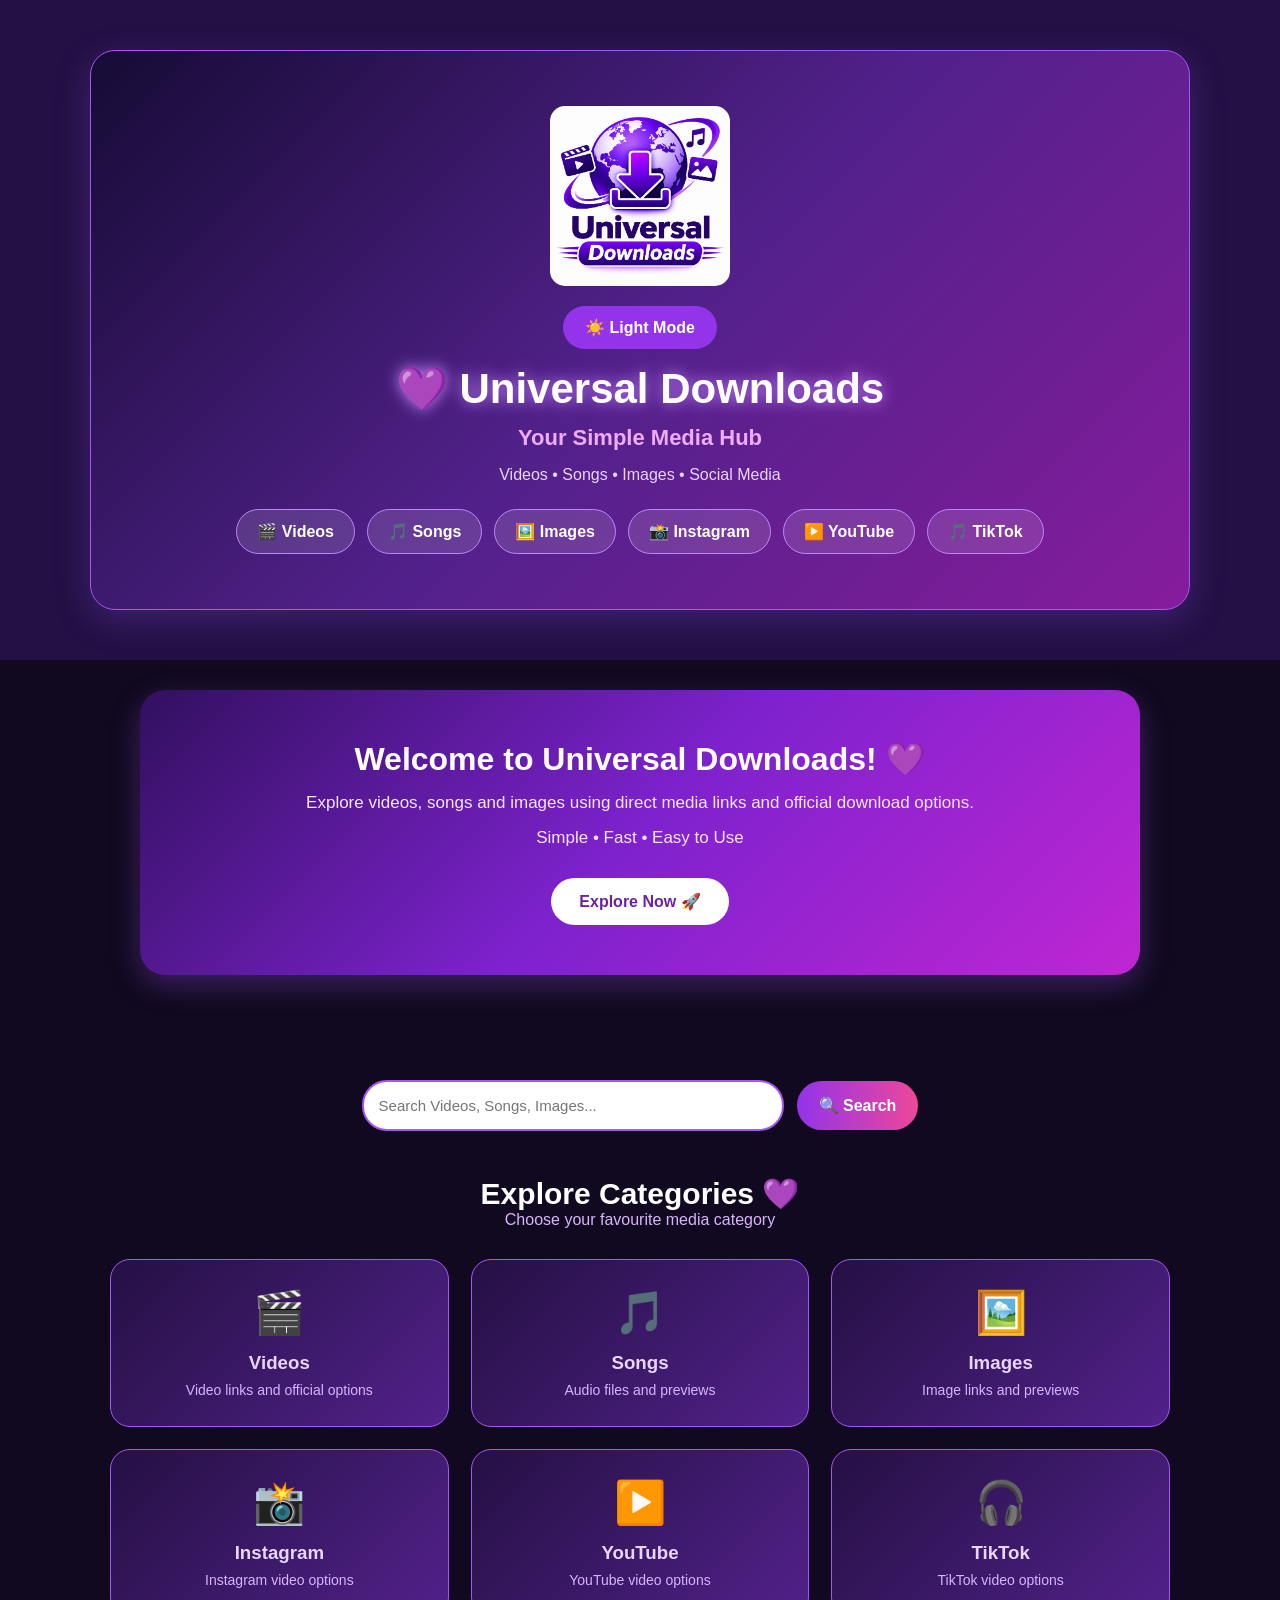
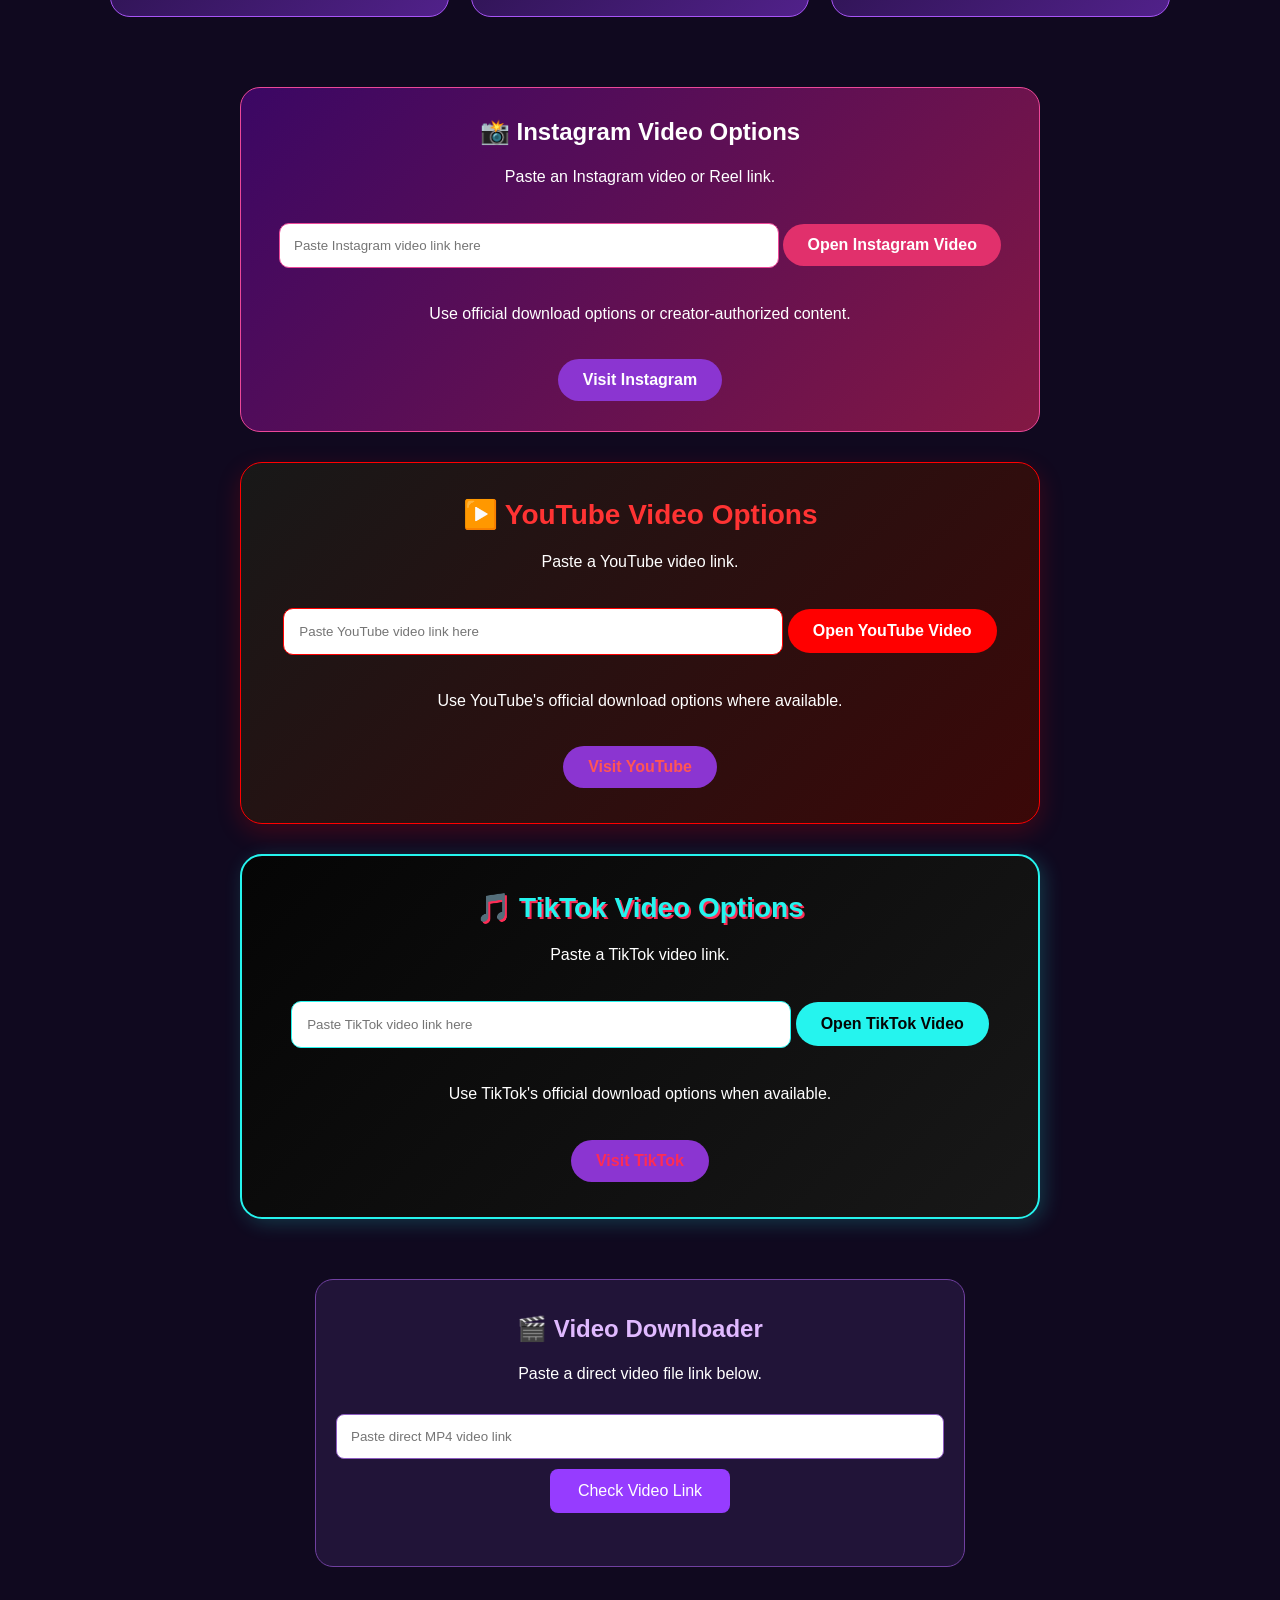
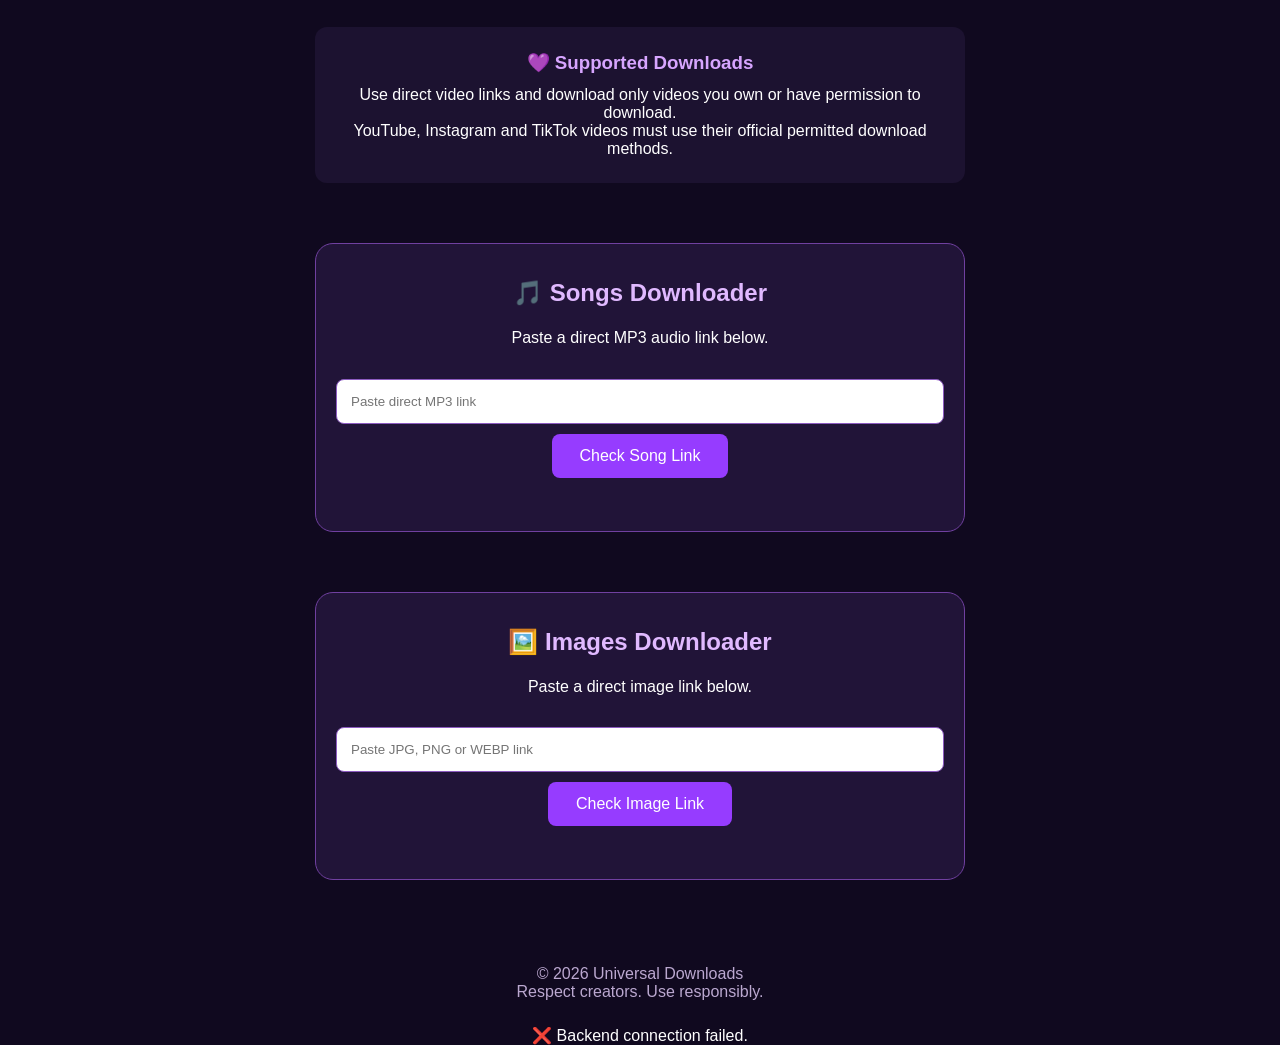
==== index.html @ c9f050d6 "Fix Website Logo Image Path" ====
<!DOCTYPE html>
<html lang="en">
<head>
  <meta charset="UTF-8">
  <meta name="viewport" content="width=device-width, initial-scale=1.0">
  <title>Universal Downloads - Videos, Songs & Images</title>
<meta name="description" content="Universal Downloads is a simple media hub for videos, songs and images. Use direct media links and official platform options.">
  <meta property="og:title" content="Universal Downloads - Videos, Songs & Images">
<meta property="og:description" content="Explore videos, songs and images using direct media links and official platform options.">
<meta property="og:type" content="website">
<meta property="og:url" content="https://durgamaheswari335-design.github.io/Universal-Downloads/">
  <link rel="canonical" href="https://durgamaheswari335-design.github.io/Universal-Downloads/">
  <link rel="stylesheet" href="styles.css">
</head>
<body>

  <header>
    <div class="main-header">
      <img
  src="Universal%20Downloads%20Logo.png"
  alt="Universal Downloads Logo"
  class="website-logo"
>
      <button id="themeToggle" class="theme-toggle">
  ☀️ Light Mode
</button>
  <h1>💜 Universal Downloads</h1>

  <p class="tagline">
    Your Simple Media Hub
  </p>

  <p class="subtitle">
    Videos • Songs • Images • Social Media
  </p>

  <nav>
    <a href="#video">🎬 Videos</a>
    <a href="#songs">🎵 Songs</a>
    <a href="#images">🖼️ Images</a>
    <a href="#instagram">📸 Instagram</a>
    <a href="#youtube">▶️ YouTube</a>
    <a href="#tiktok">🎵 TikTok</a>
  </nav>
</div>
    
  </header>
  <main>
    <!-- Welcome Banner -->

<section class="welcome-banner">
  <div class="welcome-content">
    <h2>Welcome to Universal Downloads! 💜</h2>

    <p>
  Explore videos, songs and images using direct media links and official download options.
</p>
    <p>
      Simple • Fast • Easy to Use
    </p>

    <a href="#video" class="explore-btn">
      Explore Now 🚀
    </a>
  </div>
</section>
    <!-- Download Categories Dashboard -->

<section class="categories-section">
  <div class="website-search">
  <input
    type="search"
    id="categorySearch"
    placeholder="Search Videos, Songs, Images..."
  >
  <button id="searchBtn">🔍 Search</button>
  <p id="searchMessage"></p>
</div>
  <h2>Explore Categories 💜</h2>
  <p>Choose your favourite media category</p>

  <div class="categories-grid">

    <a href="#video" class="category-card">
      <span>🎬</span>
      <h3>Videos</h3>
      <p>Video links and official options</p>
    </a>

    <a href="#songs" class="category-card">
      <span>🎵</span>
      <h3>Songs</h3>
      <p>Audio files and previews</p>
    </a>

    <a href="#images" class="category-card">
      <span>🖼️</span>
      <h3>Images</h3>
      <p>Image links and previews</p>
    </a>

    <a href="#instagram" class="category-card">
      <span>📸</span>
      <h3>Instagram</h3>
      <p>Instagram video options</p>
    </a>

    <a href="#youtube" class="category-card">
      <span>▶️</span>
      <h3>YouTube</h3>
      <p>YouTube video options</p>
    </a>

    <a href="#tiktok" class="category-card">
      <span>🎧</span>
      <h3>TikTok</h3>
      <p>TikTok video options</p>
    </a>

  </div>
</section>
    <!-- Instagram Section -->
<section class="hero" id="instagram">
  <h2>📸 Instagram Video Options</h2>

  <p>Paste an Instagram video or Reel link.</p>

  <input
    type="url"
    id="instagramUrl"
    placeholder="Paste Instagram video link here"
  >

  <button id="instagramBtn">
    Open Instagram Video
  </button>

  <p id="instagramMessage">
    Use official download options or creator-authorized content.
  </p>

  <a href="https://www.instagram.com/" target="_blank" rel="noopener noreferrer">
    Visit Instagram
  </a>
</section>

<!-- YouTube Section -->
<section class="hero" id="youtube">
  <h2>▶️ YouTube Video Options</h2>

  <p>Paste a YouTube video link.</p>

  <input
    type="url"
    id="youtubeUrl"
    placeholder="Paste YouTube video link here"
  >

  <button id="youtubeBtn">
    Open YouTube Video
  </button>

  <p id="youtubeMessage">
    Use YouTube's official download options where available.
  </p>

  <a href="https://www.youtube.com/" target="_blank" rel="noopener noreferrer">
    Visit YouTube
  </a>
</section>

<!-- TikTok Section -->
<section class="hero" id="tiktok">
  <h2>🎵 TikTok Video Options</h2>

  <p>Paste a TikTok video link.</p>

  <input
    type="url"
    id="tiktokUrl"
    placeholder="Paste TikTok video link here"
  >

  <button id="tiktokBtn">
    Open TikTok Video
  </button>

  <p id="tiktokMessage">
    Use TikTok's official download options when available.
  </p>

  <a href="https://www.tiktok.com/" target="_blank" rel="noopener noreferrer">
    Visit TikTok
  </a>
</section>
    <section class="hero" id="video">
      <h2>🎬 Video Downloader</h2>
      <p>Paste a direct video file link below.</p>

      <input
        type="url"
        id="mediaUrl"
        placeholder="Paste direct MP4 video link"
      >

      <button id="downloadBtn">Check Video Link</button>

      <p id="message" aria-live="polite"></p>
    </section>

    <section class="notice">
      <h3>💜 Supported Downloads</h3>
      <p>
        Use direct video links and download only videos
        you own or have permission to download.
      </p>
      <p>
        YouTube, Instagram and TikTok videos must use
        their official permitted download methods.
      </p>
    </section>
    <section class="hero" id="songs">
  <h2>🎵 Songs Downloader</h2>
  <p>Paste a direct MP3 audio link below.</p>

  <input
    type="url"
    id="songUrl"
    placeholder="Paste direct MP3 link"
  >

  <button id="songDownloadBtn">Check Song Link</button>

  <p id="songMessage" aria-live="polite"></p>
</section>
    <section class="hero" id="images">
  <h2>🖼️ Images Downloader</h2>
  <p>Paste a direct image link below.</p>

  <input
    type="url"
    id="imageUrl"
    placeholder="Paste JPG, PNG or WEBP link"
  >

  <button id="imageDownloadBtn">Check Image Link</button>

  <p id="imageMessage" aria-live="polite"></p>
</section>
  </main>

  <footer>
    <p>© 2026 Universal Downloads</p>
    <p>Respect creators. Use responsibly.</p>
  </footer>

  <script src="app.js"></script>
</body>
</html>
---- styles.css ----
* {
  margin: 0;
  padding: 0;
  box-sizing: border-box;
}

body {
  font-family: Arial, sans-serif;
  background: #10091f;
  color: white;
  text-align: center;
}

header {
  background: #241044;
  padding: 30px 15px;
}

header h1 {
  color: #d7a5ff;
  margin-bottom: 10px;
}

.hero {
  max-width: 650px;
  margin: 60px auto;
  padding: 35px 20px;
  background: #211438;
  border: 1px solid #7040a0;
  border-radius: 18px;
}

.hero h2 {
  color: #e0b9ff;
  margin-bottom: 15px;
}

.hero p {
  margin: 18px 0;
  line-height: 1.6;
}

input {
  width: 100%;
  padding: 14px;
  margin: 10px 0;
  border-radius: 8px;
  border: 1px solid #8c5bc0;
}

button {
  padding: 13px 28px;
  background: #963cff;
  color: white;
  border: none;
  border-radius: 8px;
  cursor: pointer;
  font-size: 16px;
}

button:hover {
  background: #7625d6;
}

.notice {
  max-width: 650px;
  margin: 30px auto;
  padding: 25px;
  background: #1c1230;
  border-radius: 12px;
}

.notice h3 {
  color: #d7a5ff;
  margin-bottom: 12px;
}

footer {
  padding: 25px;
  color: #bba8d0;
}
/* Navigation Menu */

nav {
  display: flex;
  justify-content: center;
  gap: 15px;
  flex-wrap: wrap;
  margin-top: 20px;
}

nav a {
  color: white;
  text-decoration: none;
  background: #6c35b5;
  padding: 12px 22px;
  border-radius: 25px;
  font-weight: bold;
  transition: 0.3s;
}

nav a:hover {
  background: #a855f7;
  transform: translateY(-3px);
}
/* Social Platform Sections */

#instagram,
#youtube,
#tiktok {
  margin: 25px auto;
  padding: 30px;
  max-width: 800px;
  text-align: center;
  border-radius: 18px;
  background: linear-gradient(135deg, #241044, #492078);
  border: 1px solid #8b5cf6;
}

#instagram h2,
#youtube h2,
#tiktok h2 {
  color: white;
  margin-bottom: 15px;
}

#instagram a,
#youtube a,
#tiktok a {
  display: inline-block;
  color: white;
  background: #8b35d1;
  padding: 12px 25px;
  border-radius: 25px;
  text-decoration: none;
  font-weight: bold;
  margin-top: 15px;
}

#instagram a:hover,
#youtube a:hover,
#tiktok a:hover {
  background: #a855f7;
  transform: translateY(-3px);
}
/* Mobile Friendly Design */

@media (max-width: 600px) {
  body {
    padding: 10px;
  }

  header,
  main,
  footer {
    width: 100%;
    box-sizing: border-box;
  }

  nav {
    gap: 8px;
  }

  nav a {
    padding: 10px 14px;
    font-size: 14px;
  }

  .hero {
    width: 100%;
    box-sizing: border-box;
    padding: 18px;
    margin: 15px auto;
  }

  input,
  button {
    max-width: 100%;
    box-sizing: border-box;
  }
}
/* Instagram Section Design */

#instagram {
  background: linear-gradient(135deg, #3b0764, #831843);
  border: 1px solid #ec4899;
  padding: 30px 20px;
  border-radius: 20px;
  text-align: center;
  max-width: 800px;
  margin: 25px auto;
}

#instagram input {
  width: 90%;
  max-width: 500px;
  padding: 14px;
  margin: 15px 0;
  border: 1px solid #ec4899;
  border-radius: 10px;
  box-sizing: border-box;
}

#instagram button {
  padding: 12px 24px;
  background: #e1306c;
  color: white;
  border: none;
  border-radius: 25px;
  cursor: pointer;
  font-weight: bold;
}

#instagram button:hover {
  background: #c2185b;
}
/* YouTube Separate Design */

#youtube {
  background: linear-gradient(135deg, #181818, #3b0808);
  padding: 35px 20px;
  margin: 30px auto;
  max-width: 800px;
  text-align: center;
  border-radius: 22px;
  border: 1px solid #ff0000;
  box-shadow: 0 8px 25px rgba(255, 0, 0, 0.2);
}

#youtube h2 {
  color: #ff3333;
  font-size: 28px;
}

#youtube p {
  color: white;
}

#youtube input {
  width: 90%;
  max-width: 500px;
  padding: 15px;
  border: 1px solid #ff0000;
  border-radius: 10px;
  margin: 15px 0;
  box-sizing: border-box;
}

#youtube button {
  background: #ff0000;
  color: white;
  padding: 13px 25px;
  border: none;
  border-radius: 25px;
  font-weight: bold;
  cursor: pointer;
}

#youtube button:hover {
  background: #cc0000;
  transform: translateY(-3px);
}

#youtube a {
  color: #ff5555;
  font-weight: bold;
  text-decoration: none;
}
/* TikTok Separate Design */

#tiktok {
  background: linear-gradient(135deg, #050505, #181818);
  padding: 35px 20px;
  margin: 30px auto;
  max-width: 800px;
  text-align: center;
  border-radius: 22px;
  border: 2px solid #25f4ee;
  box-shadow: 4px 4px 20px rgba(37, 244, 238, 0.2);
}

#tiktok h2 {
  color: #25f4ee;
  font-size: 28px;
  text-shadow: 2px 2px #fe2c55;
}

#tiktok p {
  color: white;
}

#tiktok input {
  width: 90%;
  max-width: 500px;
  padding: 15px;
  border: 1px solid #25f4ee;
  border-radius: 10px;
  margin: 15px 0;
  box-sizing: border-box;
}

#tiktok button {
  background: #25f4ee;
  color: #050505;
  padding: 13px 25px;
  border: none;
  border-radius: 25px;
  font-weight: bold;
  cursor: pointer;
}

#tiktok button:hover {
  background: #fe2c55;
  color: white;
  transform: translateY(-3px);
}

#tiktok a {
  color: #fe2c55;
  font-weight: bold;
  text-decoration: none;
}
/* Professional Homepage Header */

.main-header {
  text-align: center;
  padding: 55px 20px;
  margin: 20px auto;
  max-width: 1100px;
  background: linear-gradient(135deg, #160b35, #51218a, #861c9c);
  border: 1px solid #a855f7;
  border-radius: 25px;
  box-shadow: 0 10px 35px rgba(139, 92, 246, 0.25);
}

.main-header h1 {
  color: white;
  font-size: 42px;
  margin-bottom: 12px;
  text-shadow: 0 0 15px #c084fc;
}

.main-header .tagline {
  color: #f0abfc;
  font-size: 22px;
  font-weight: bold;
}

.main-header .subtitle {
  color: #e9d5ff;
  font-size: 16px;
  margin: 15px 0 25px;
}

.main-header nav {
  display: flex;
  justify-content: center;
  flex-wrap: wrap;
  gap: 12px;
}

.main-header nav a {
  color: white;
  background: rgba(255, 255, 255, 0.12);
  border: 1px solid #c084fc;
  padding: 12px 20px;
  border-radius: 25px;
  text-decoration: none;
  font-weight: bold;
  transition: 0.3s;
}

.main-header nav a:hover {
  background: #a855f7;
  transform: translateY(-3px);
}

@media (max-width: 600px) {
  .main-header {
    padding: 35px 12px;
  }

  .main-header h1 {
    font-size: 29px;
  }

  .main-header .tagline {
    font-size: 19px;
  }

  .main-header nav a {
    padding: 10px 14px;
    font-size: 13px;
  }
}
/* Welcome Banner Design */

.welcome-banner {
  max-width: 1000px;
  margin: 30px auto;
  padding: 50px 20px;
  text-align: center;
  border-radius: 25px;
  background: linear-gradient(135deg, #31105f, #7e22ce, #c026d3);
  box-shadow: 0 10px 30px rgba(168, 85, 247, 0.3);
  animation: welcomeFade 1.2s ease;
}

.welcome-content h2 {
  color: white;
  font-size: 32px;
  animation: welcomeFloat 3s ease-in-out infinite;
}

.welcome-content p {
  color: #f3e8ff;
  font-size: 17px;
  margin: 15px 0;
}

.explore-btn {
  display: inline-block;
  margin-top: 15px;
  padding: 14px 28px;
  color: #6b21a8;
  background: white;
  border-radius: 30px;
  text-decoration: none;
  font-weight: bold;
  transition: 0.3s;
}

.explore-btn:hover {
  transform: scale(1.08);
  background: #f0abfc;
}

@keyframes welcomeFade {
  from {
    opacity: 0;
    transform: translateY(25px);
  }
  to {
    opacity: 1;
    transform: translateY(0);
  }
}

@keyframes welcomeFloat {
  0%, 100% {
    transform: translateY(0);
  }
  50% {
    transform: translateY(-7px);
  }
}

@media (max-width: 600px) {
  .welcome-banner {
    padding: 35px 15px;
  }

  .welcome-content h2 {
    font-size: 24px;
  }
}
/* Download Categories Dashboard */

.categories-section {
  max-width: 1100px;
  margin: 40px auto;
  padding: 30px 20px;
  text-align: center;
}

.categories-section h2 {
  color: white;
  font-size: 30px;
}

.categories-section > p {
  color: #d8b4fe;
  margin-bottom: 30px;
}

.categories-grid {
  display: grid;
  grid-template-columns: repeat(3, 1fr);
  gap: 22px;
}

.category-card {
  display: block;
  padding: 28px 18px;
  background: linear-gradient(135deg, #251044, #51218a);
  border: 1px solid #a855f7;
  border-radius: 20px;
  color: white;
  text-decoration: none;
  transition: 0.3s ease;
}

.category-card span {
  font-size: 42px;
}

.category-card h3 {
  color: #e9d5ff;
  margin: 15px 0 8px;
}

.category-card p {
  color: #d8b4fe;
  font-size: 14px;
}

.category-card:hover {
  transform: translateY(-7px);
  background: linear-gradient(135deg, #581c87, #9333ea);
  box-shadow: 0 10px 25px rgba(168, 85, 247, 0.3);
}

@media (max-width: 700px) {
  .categories-grid {
    grid-template-columns: repeat(2, 1fr);
    gap: 12px;
  }

  .category-card {
    padding: 22px 10px;
  }
}

@media (max-width: 380px) {
  .categories-grid {
    grid-template-columns: 1fr;
  }
}
/* Website Search Bar Design */

.website-search {
  max-width: 650px;
  margin: 25px auto 35px;
  text-align: center;
}

.website-search input {
  width: 65%;
  padding: 15px;
  border: 2px solid #a855f7;
  border-radius: 25px;
  outline: none;
  font-size: 15px;
  box-sizing: border-box;
}

.website-search input:focus {
  border-color: #ec4899;
  box-shadow: 0 0 12px rgba(236, 72, 153, 0.3);
}

.website-search button {
  padding: 15px 22px;
  margin-left: 8px;
  border: none;
  border-radius: 25px;
  background: linear-gradient(90deg, #9333ea, #ec4899);
  color: white;
  font-weight: bold;
  cursor: pointer;
}

.website-search button:hover {
  transform: translateY(-3px);
}

#searchMessage {
  color: #e9d5ff;
  margin-top: 12px;
  font-size: 14px;
}

@media (max-width: 600px) {
  .website-search input {
    width: 100%;
    margin-bottom: 10px;
  }

  .website-search button {
    width: 100%;
    margin-left: 0;
  }
}
/* Dark and Light Mode Button */

.theme-toggle {
  display: block;
  margin: 15px auto;
  padding: 12px 22px;
  background: #9333ea;
  color: white;
  border: none;
  border-radius: 25px;
  font-weight: bold;
  cursor: pointer;
}

/* Light Mode */

body.light-mode {
  background: #f5f3ff;
  color: #241044;
}

body.light-mode header,
body.light-mode main,
body.light-mode footer {
  color: #241044;
}

body.light-mode .main-header {
  background: linear-gradient(135deg, #e9d5ff, #f5d0fe);
}

body.light-mode .main-header h1,
body.light-mode .main-header .subtitle {
  color: #4c1d95;
}

body.light-mode .main-header .tagline {
  color: #86198f;
}

body.light-mode .category-card {
  background: linear-gradient(135deg, #ffffff, #ede9fe);
  color: #4c1d95;
}

body.light-mode .category-card h3,
body.light-mode .category-card p {
  color: #4c1d95;
}

body.light-mode .categories-section h2 {
  color: #4c1d95;
}

body.light-mode .categories-section > p {
  color: #6b21a8;
}

body.light-mode .welcome-banner {
  background: linear-gradient(135deg, #e9d5ff, #f0abfc);
}

body.light-mode .welcome-content h2,
body.light-mode .welcome-content p {
  color: #4c1d95;
}

body.light-mode #searchMessage {
  color: #4c1d95;
}
/* Universal Downloads Logo */
.website-logo {
  width: 180px;
  height: auto;
  display: block;
  margin: 0 auto 20px;
  border-radius: 15px;
  object-fit: contain;
}
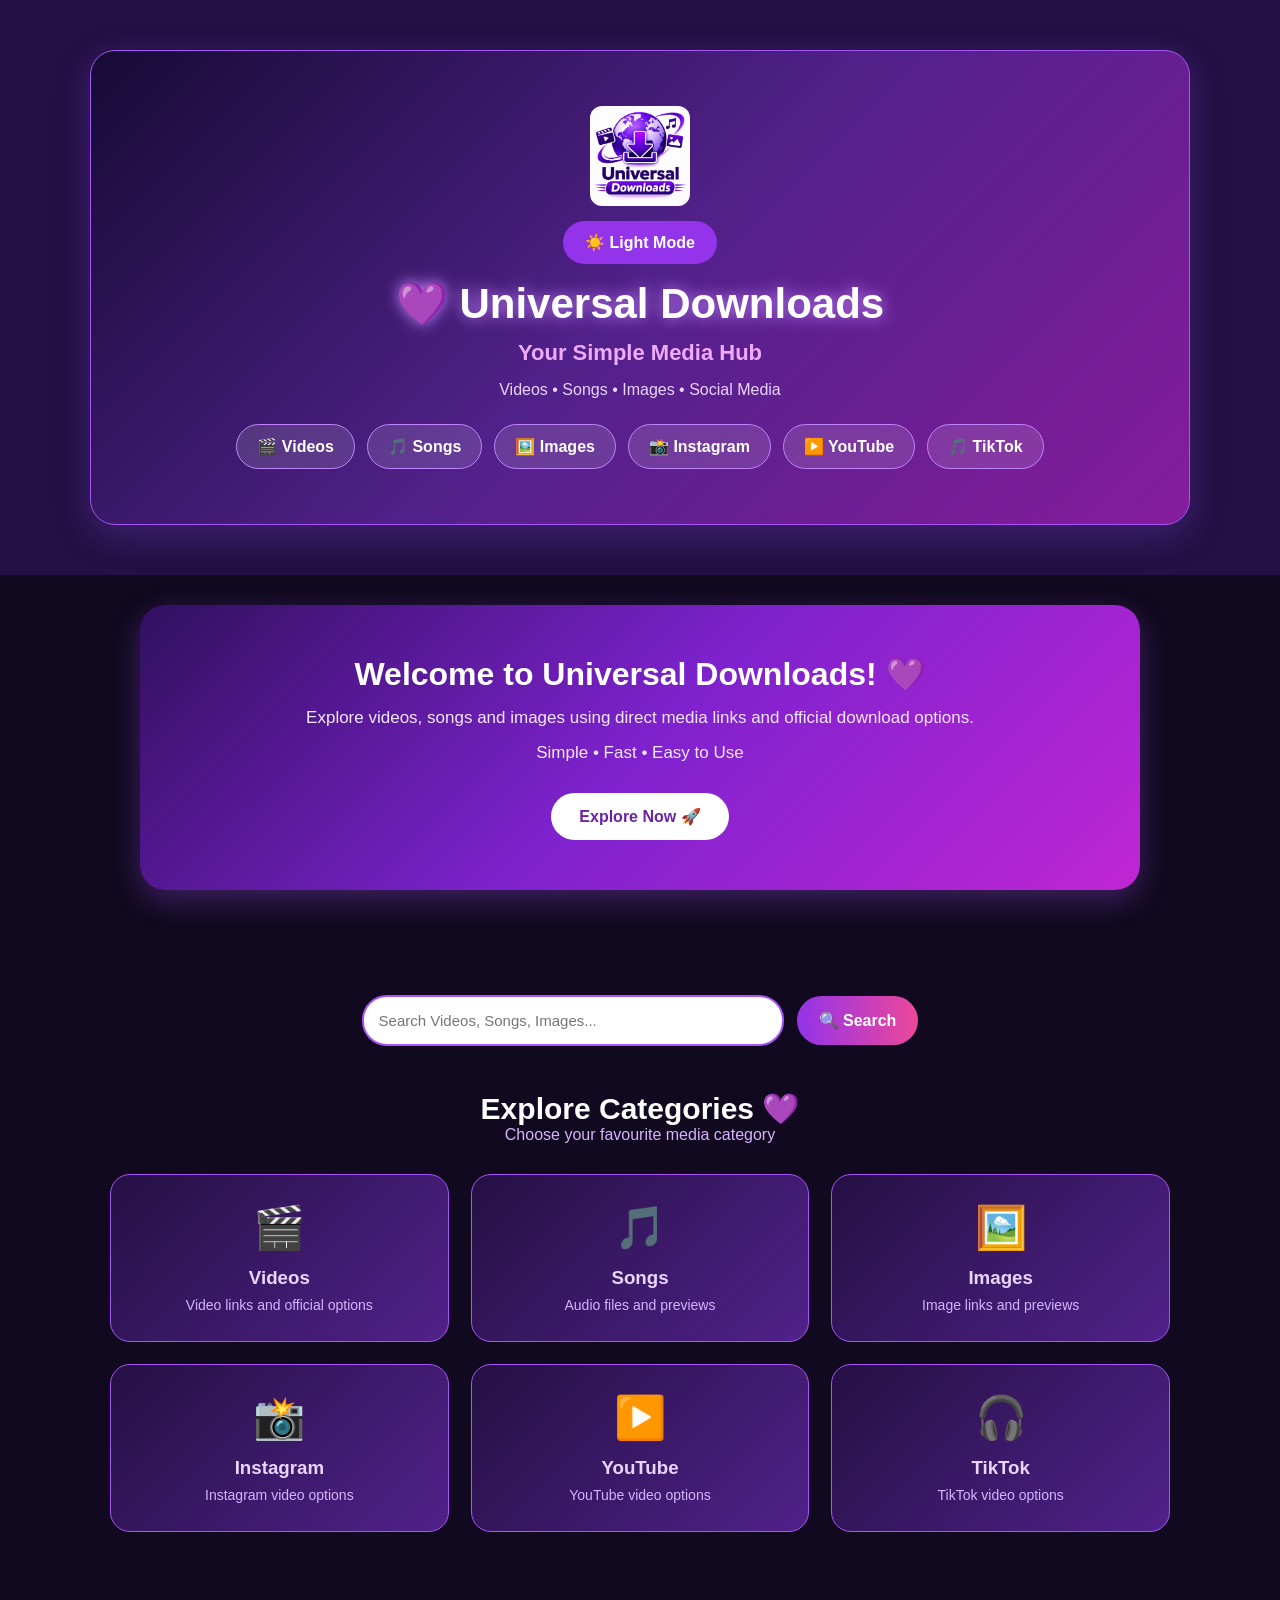
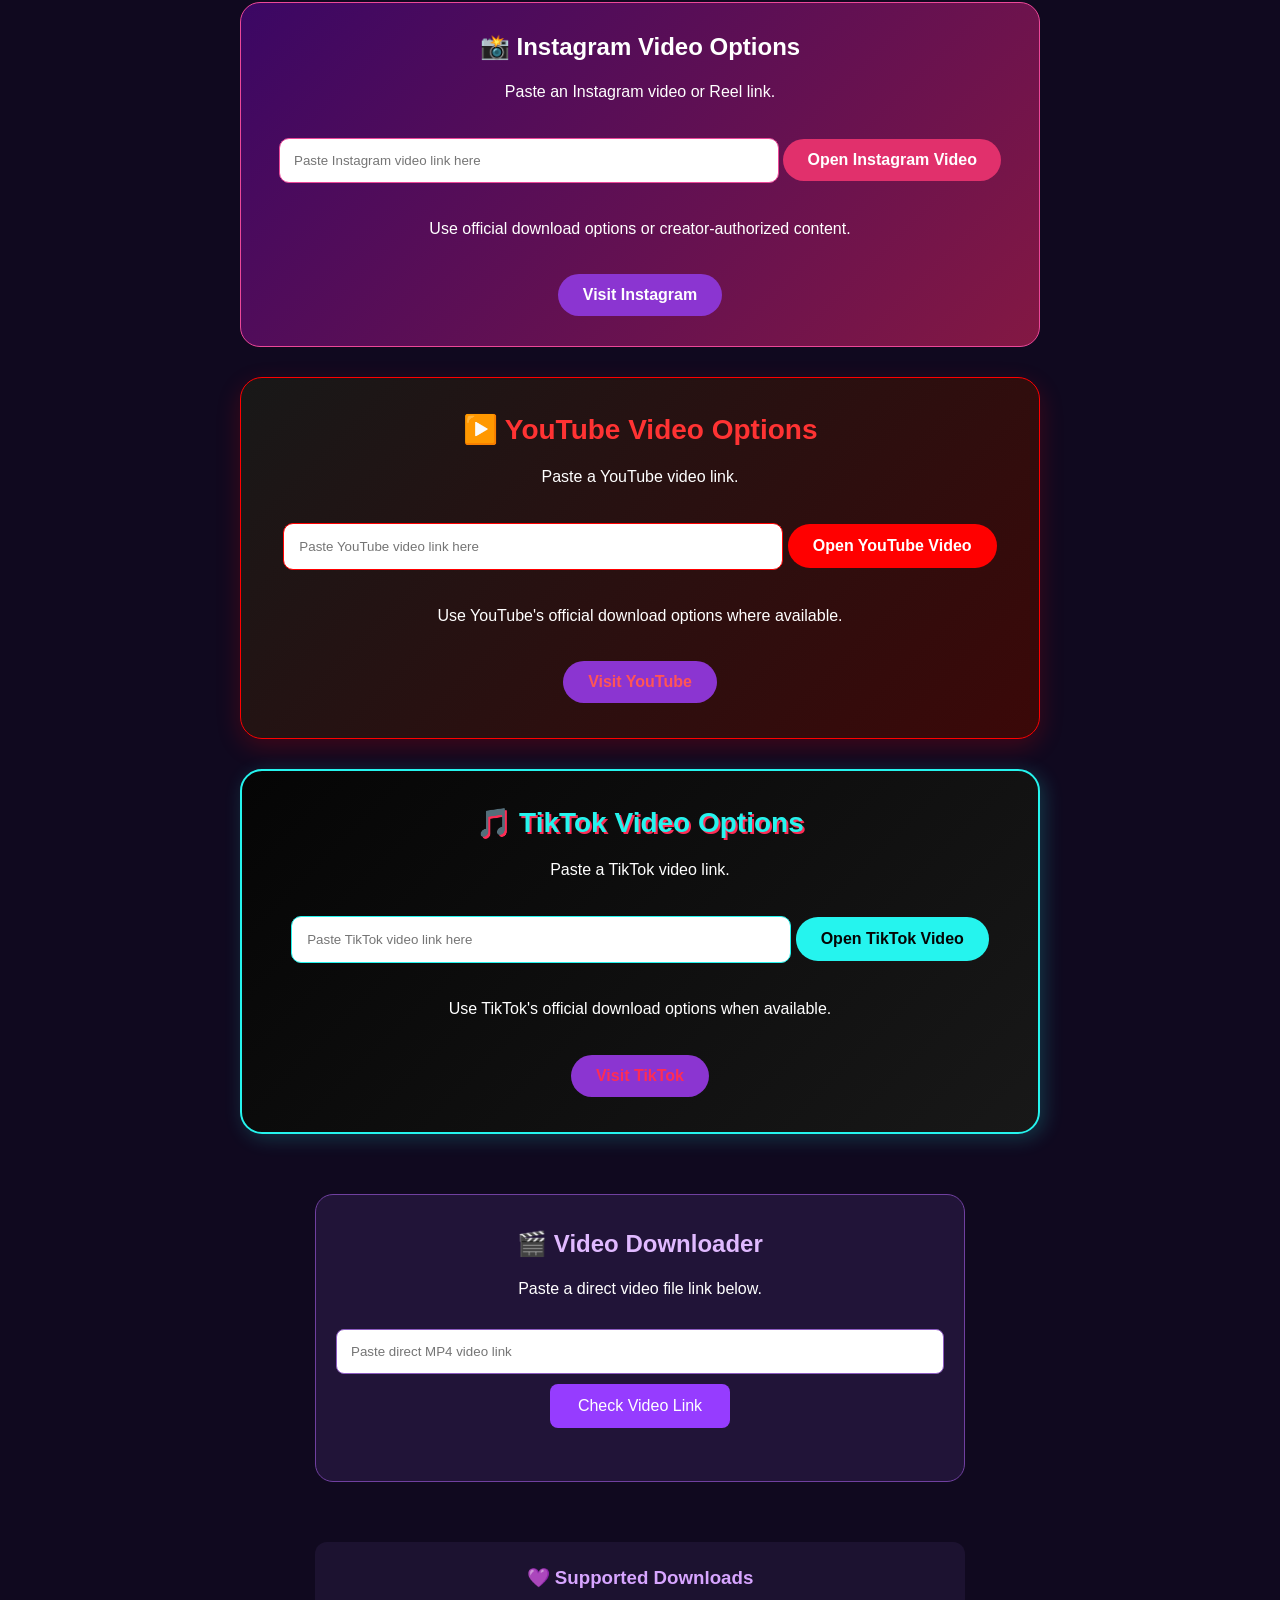
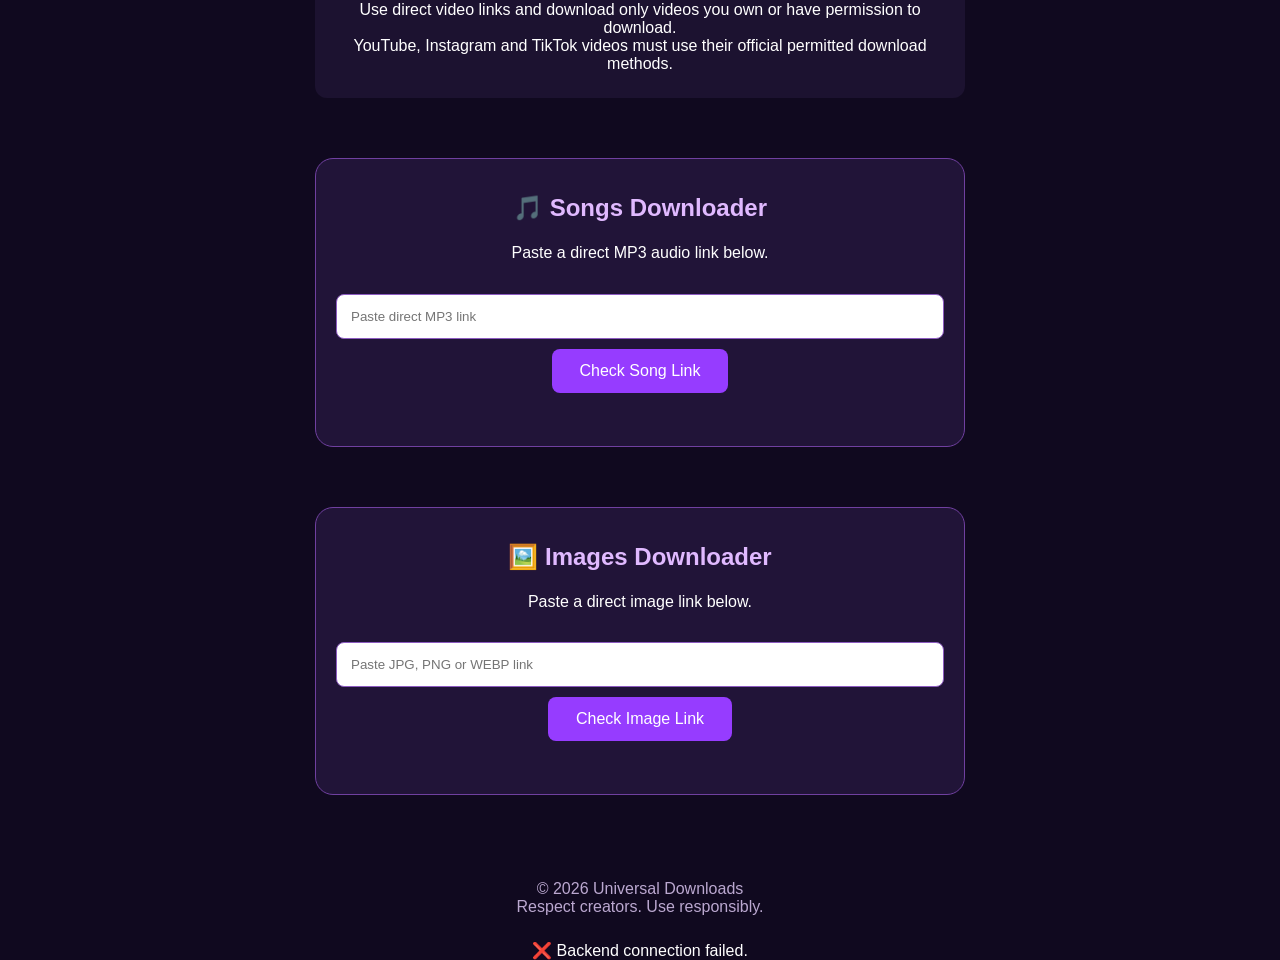
==== commit f77bcdfb: "Add Website Favicon" ====
--- a/index.html
+++ b/index.html
@@ -11,6 +11,7 @@
 <meta property="og:type" content="website">
 <meta property="og:url" content="https://durgamaheswari335-design.github.io/Universal-Downloads/">
   <link rel="canonical" href="https://durgamaheswari335-design.github.io/Universal-Downloads/">
+  <link rel="icon" type="image/png" href="Universal%20Downloads%20Logo.png">
   <link rel="stylesheet" href="styles.css">
 </head>
 <body>
--- a/styles.css
+++ b/styles.css
@@ -664,10 +664,10 @@
 }
 /* Universal Downloads Logo */
 .website-logo {
-  width: 180px;
+  width: 100px;
   height: auto;
   display: block;
-  margin: 0 auto 20px;
-  border-radius: 15px;
+  margin: 0 auto 12px;
+  border-radius: 12px;
   object-fit: contain;
 }
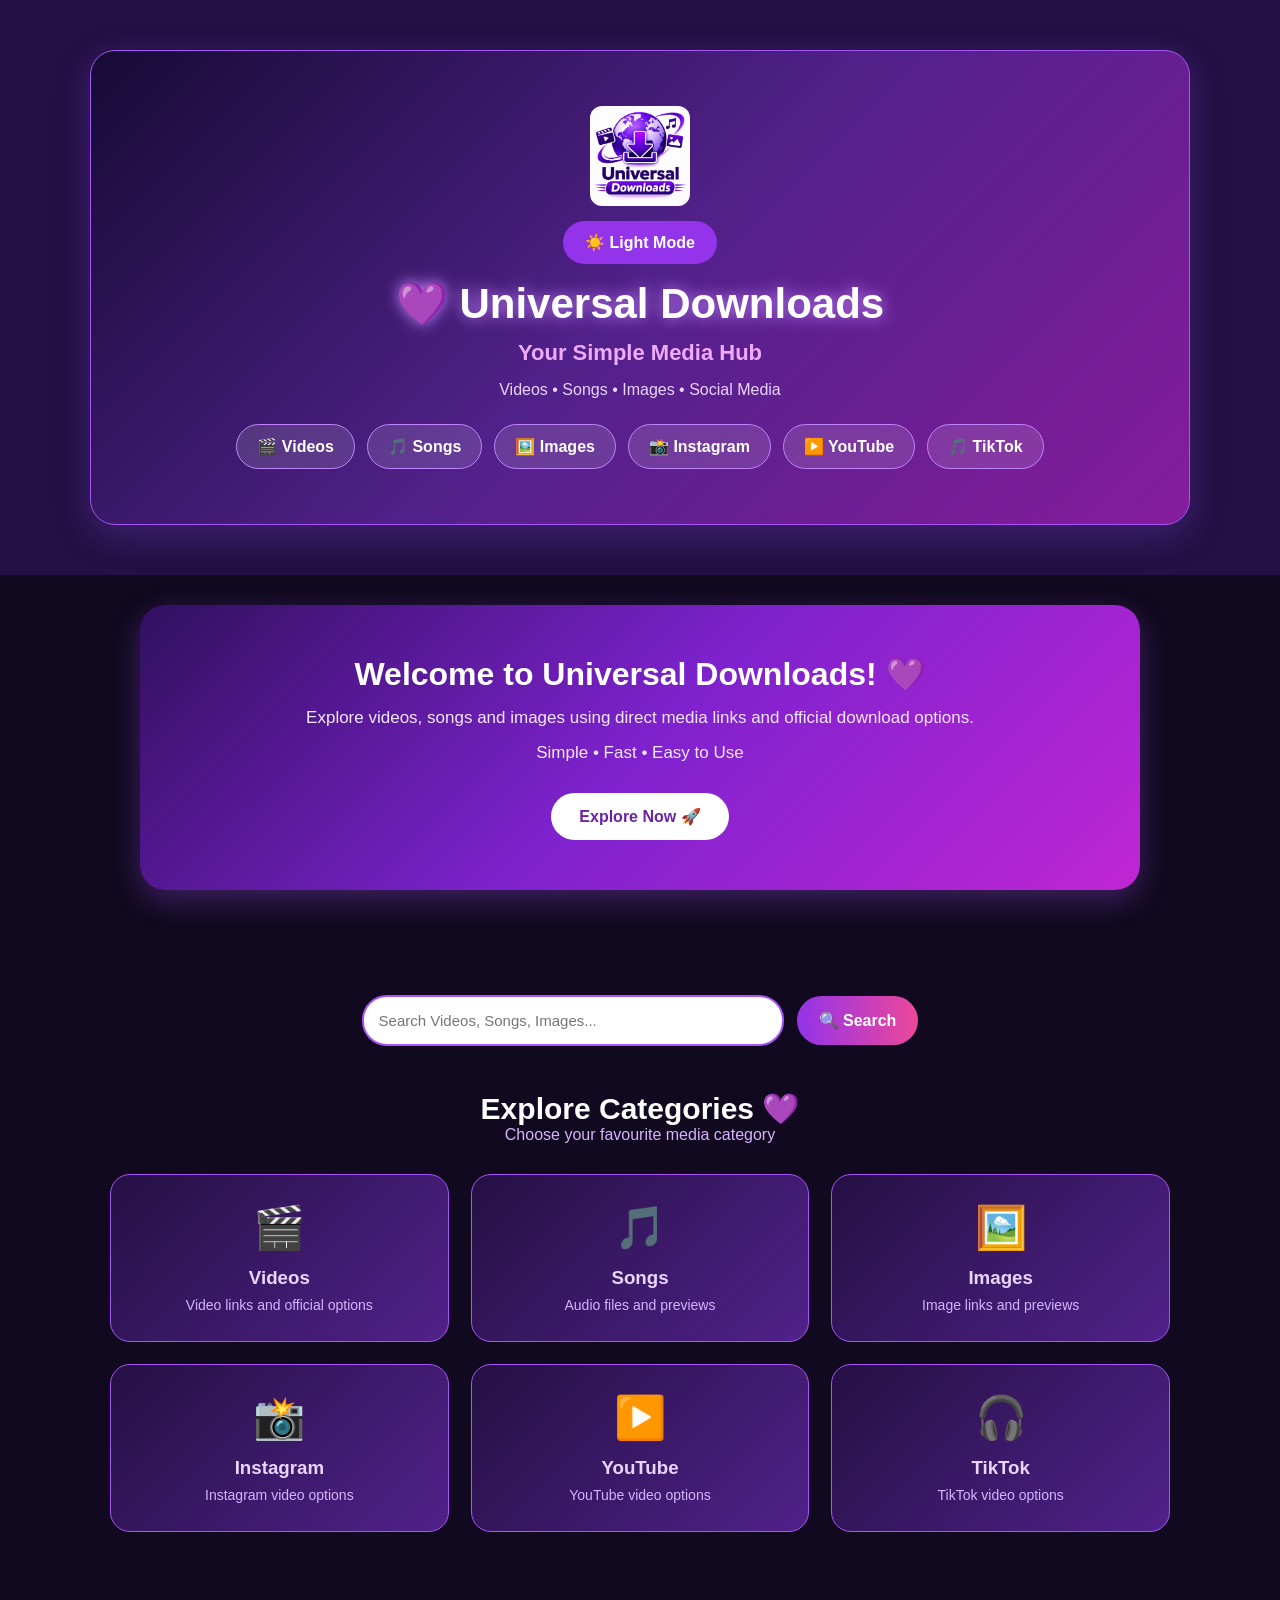
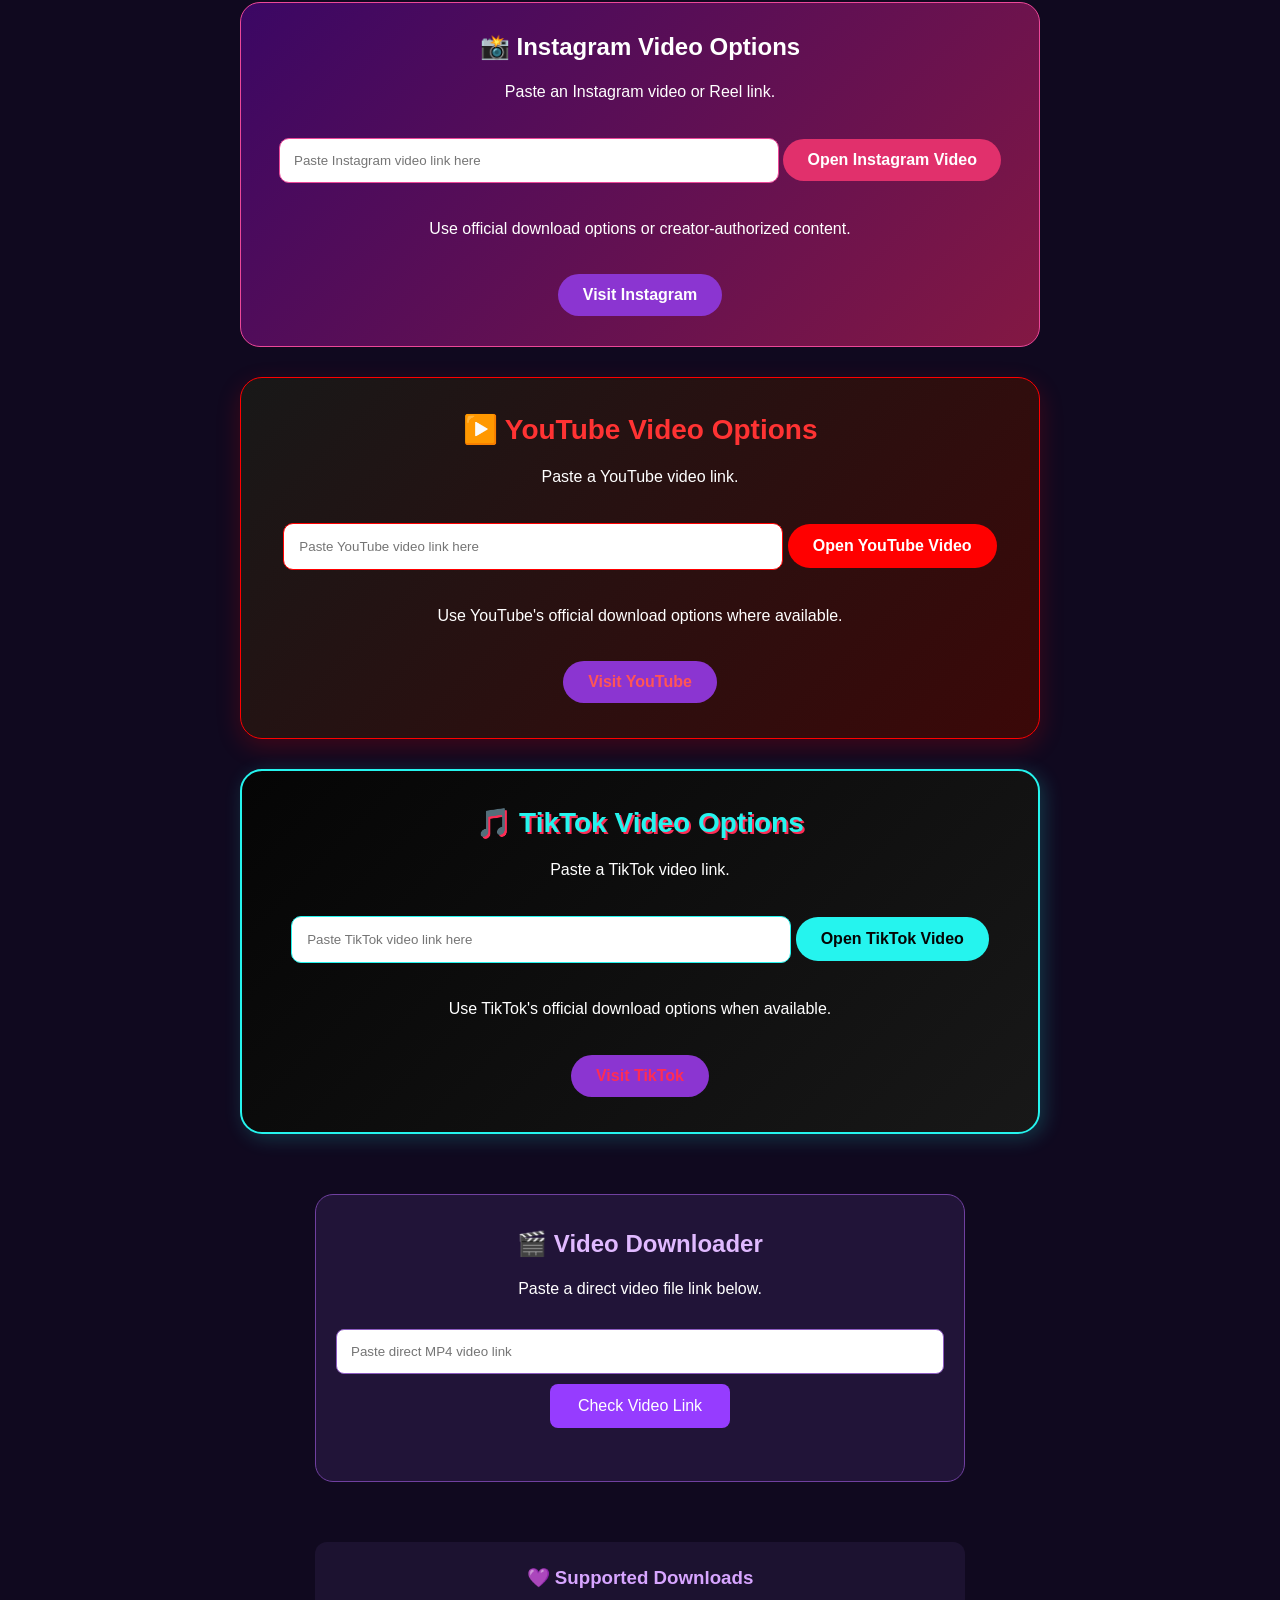
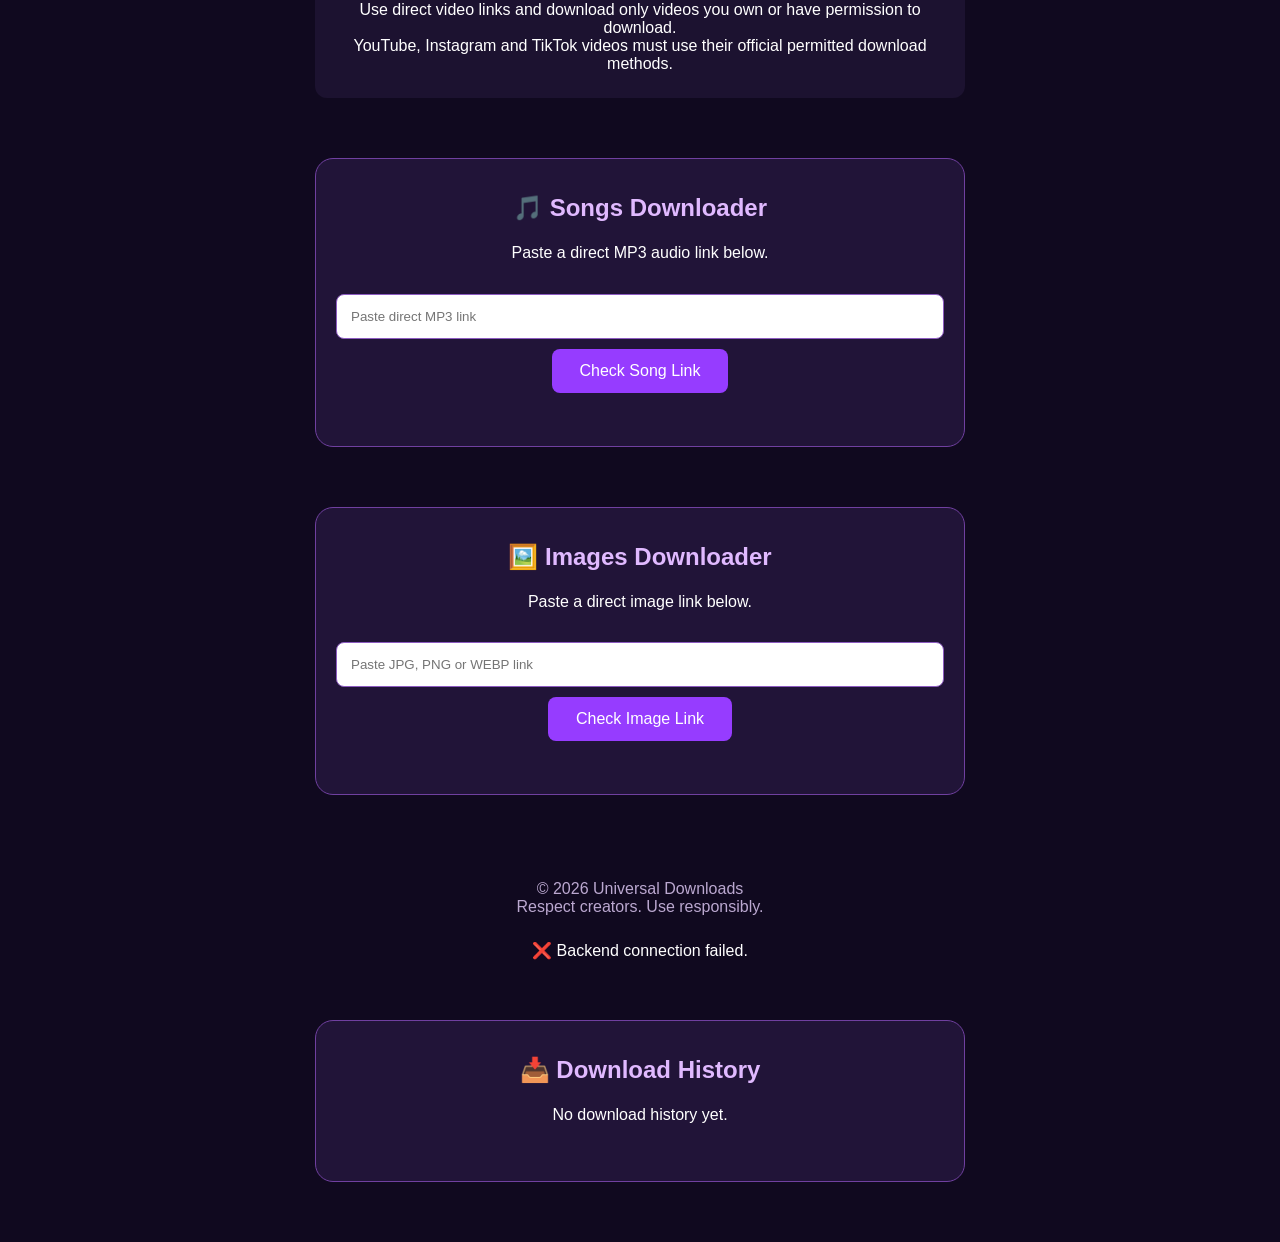
==== commit a91320b8: "Improve Website SEO Title and Description" ====
--- a/index.html
+++ b/index.html
@@ -4,14 +4,17 @@
 <head>
   <meta charset="UTF-8">
   <meta name="viewport" content="width=device-width, initial-scale=1.0">
-  <title>Universal Downloads - Videos, Songs & Images</title>
-<meta name="description" content="Universal Downloads is a simple media hub for videos, songs and images. Use direct media links and official platform options.">
-  <meta property="og:title" content="Universal Downloads - Videos, Songs & Images">
-<meta property="og:description" content="Explore videos, songs and images using direct media links and official platform options.">
+  <title>Free Video, Song & Image Downloader | Universal Downloads</title>
+
+<meta name="description" content="Universal Downloads helps you download permitted videos, MP3 audio files and images using direct media links. Explore official YouTube, Instagram and TikTok download options.">
+
+<meta property="og:title" content="Universal Downloads - Video, Song & Image Tools">
+
+<meta property="og:description" content="Explore direct video, audio and image downloads, plus official options for YouTube, Instagram and TikTok.">
 <meta property="og:type" content="website">
 <meta property="og:url" content="https://durgamaheswari335-design.github.io/Universal-Downloads/">
   <link rel="canonical" href="https://durgamaheswari335-design.github.io/Universal-Downloads/">
-  <link rel="icon" type="image/png" href="Universal%20Downloads%20Logo.png">
+  <link rel="icon" type="image/png" sizes="256x256" href="Universal-Downloads-Favicon-256.png">
   <link rel="stylesheet" href="styles.css">
 </head>
 <body>
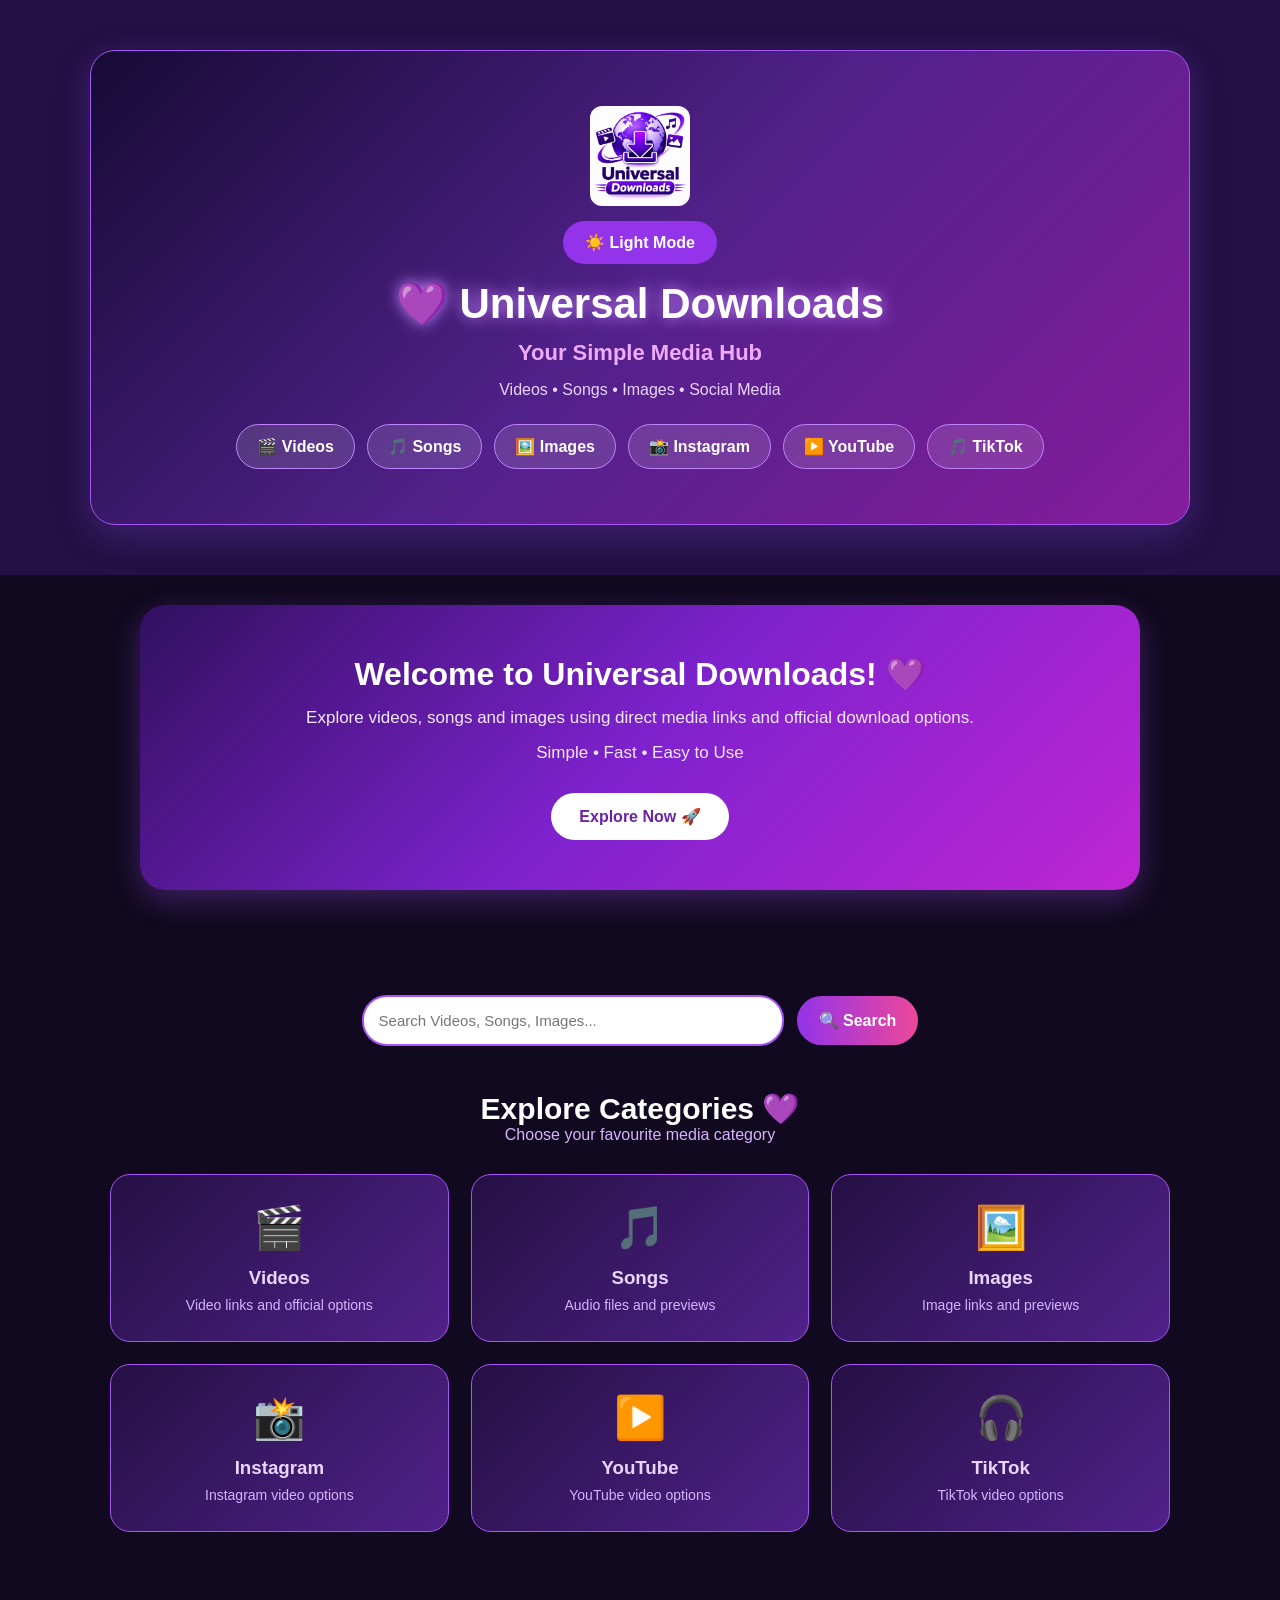
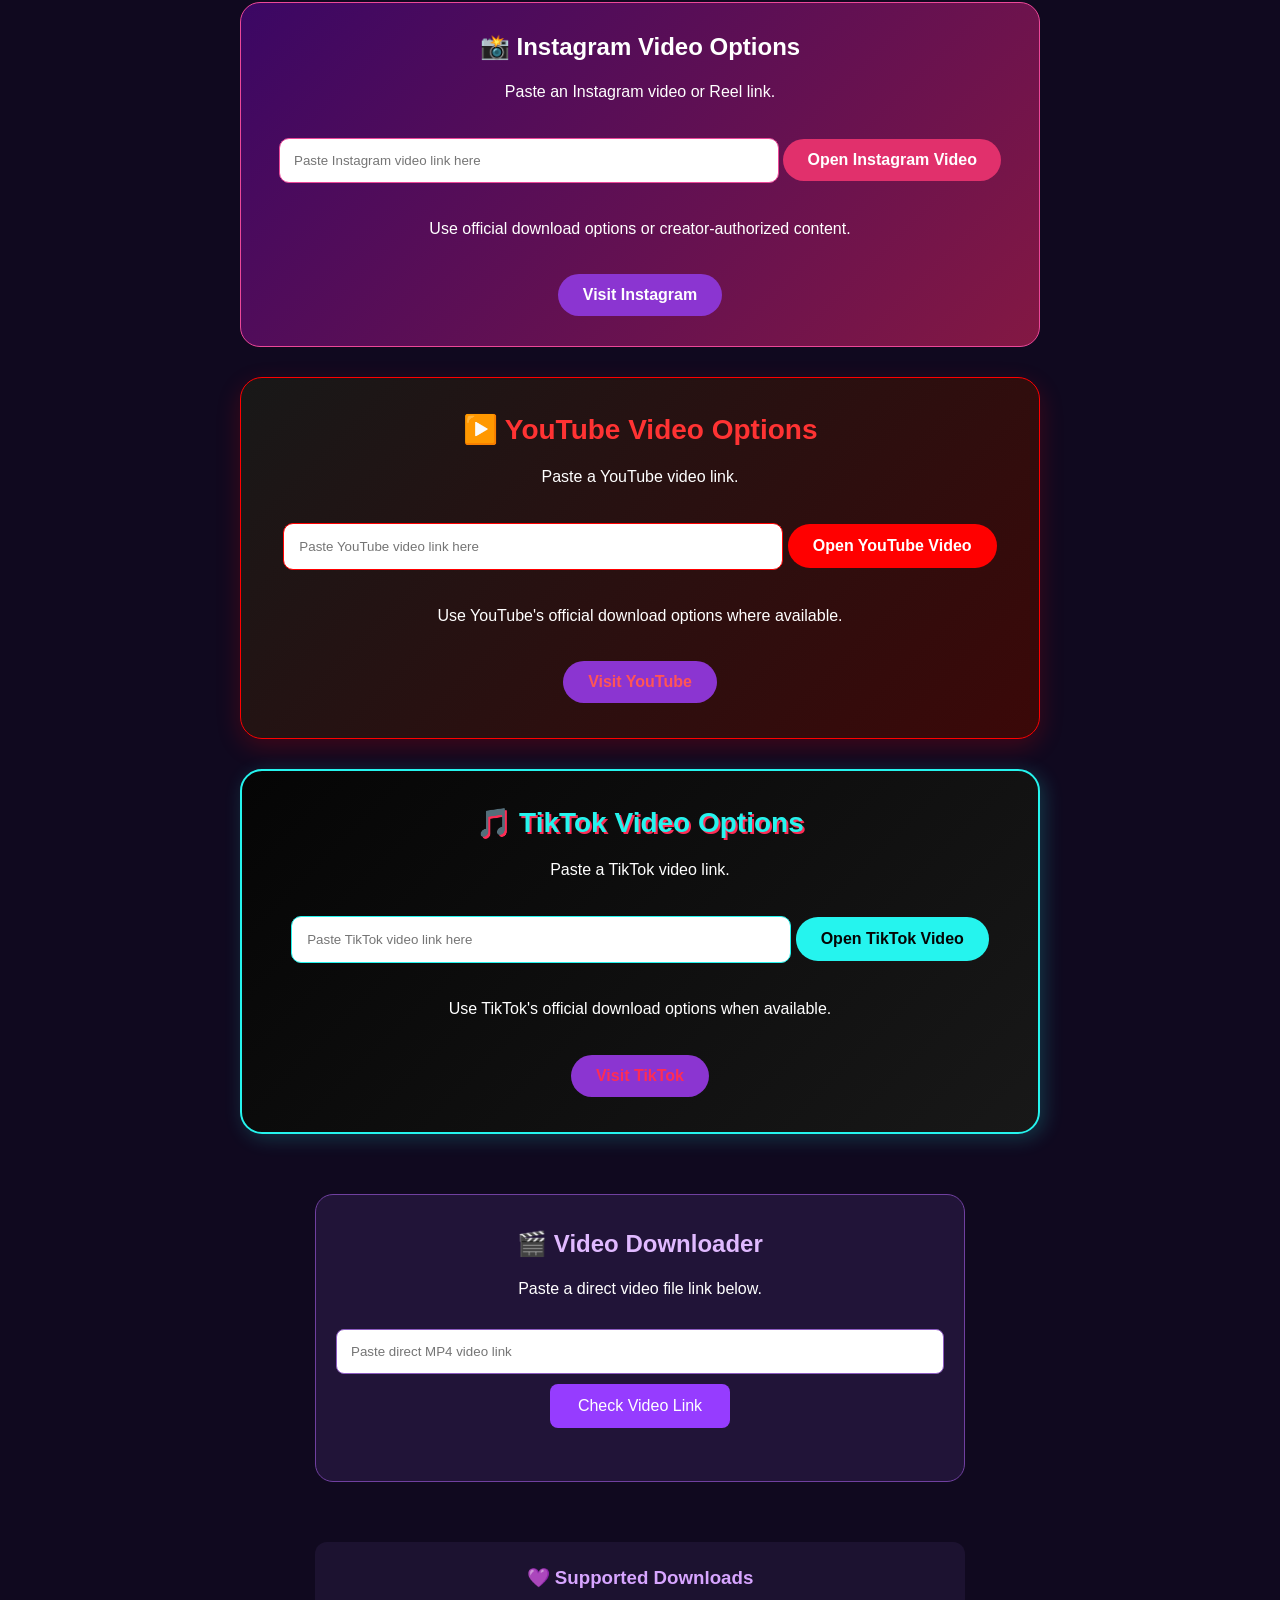
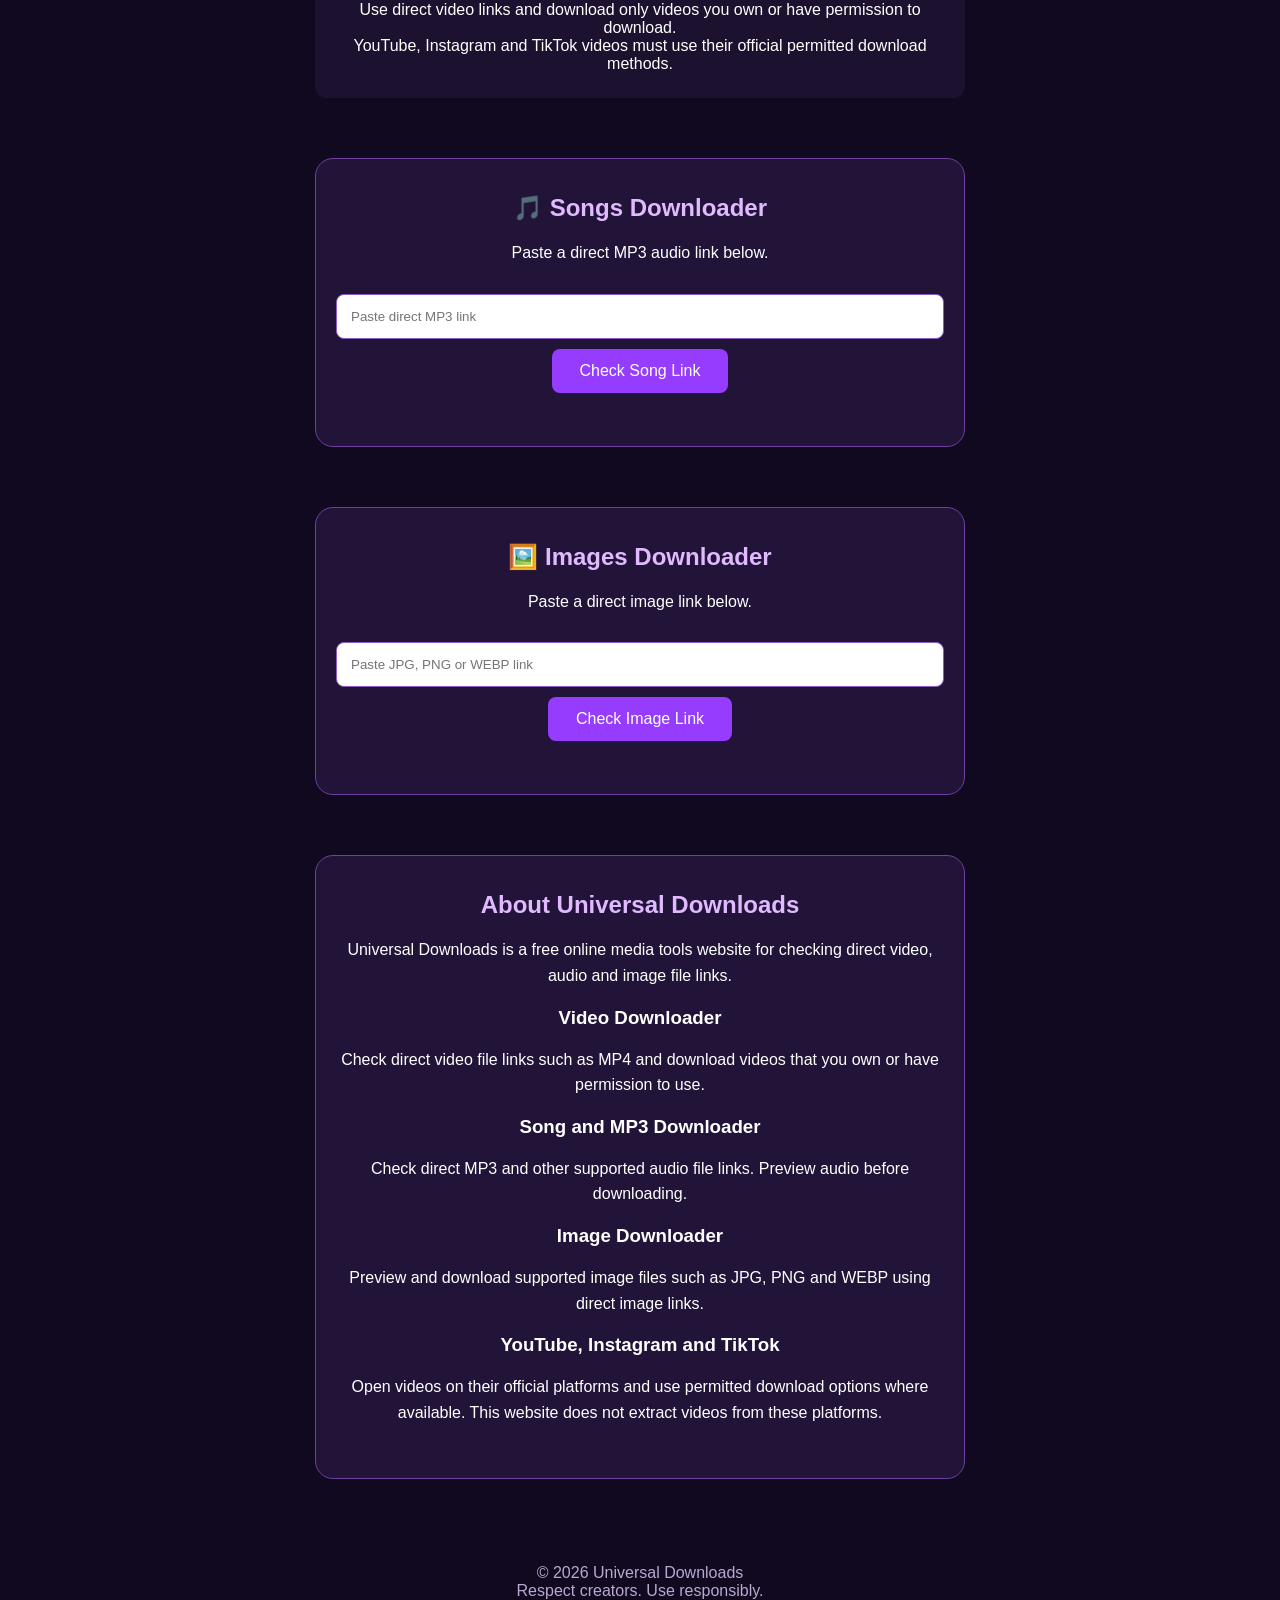
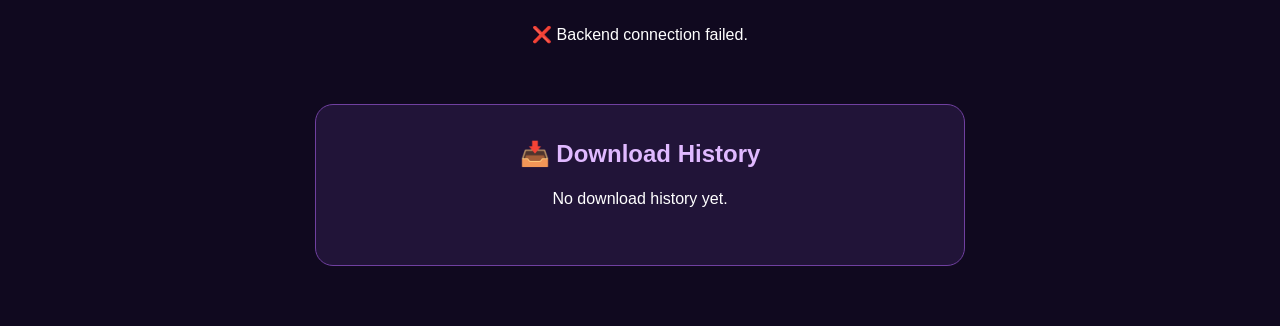
==== commit 42232235: "Add SEO Content to Homepage" ====
--- a/index.html
+++ b/index.html
@@ -252,6 +252,39 @@
 
   <p id="imageMessage" aria-live="polite"></p>
 </section>
+    <section class="hero" id="about">
+  <h2>About Universal Downloads</h2>
+
+  <p>
+    Universal Downloads is a free online media tools website
+    for checking direct video, audio and image file links.
+  </p>
+
+  <h3>Video Downloader</h3>
+  <p>
+    Check direct video file links such as MP4 and download
+    videos that you own or have permission to use.
+  </p>
+
+  <h3>Song and MP3 Downloader</h3>
+  <p>
+    Check direct MP3 and other supported audio file links.
+    Preview audio before downloading.
+  </p>
+
+  <h3>Image Downloader</h3>
+  <p>
+    Preview and download supported image files such as JPG,
+    PNG and WEBP using direct image links.
+  </p>
+
+  <h3>YouTube, Instagram and TikTok</h3>
+  <p>
+    Open videos on their official platforms and use
+    permitted download options where available.
+    This website does not extract videos from these platforms.
+  </p>
+</section>
   </main>
 
   <footer>
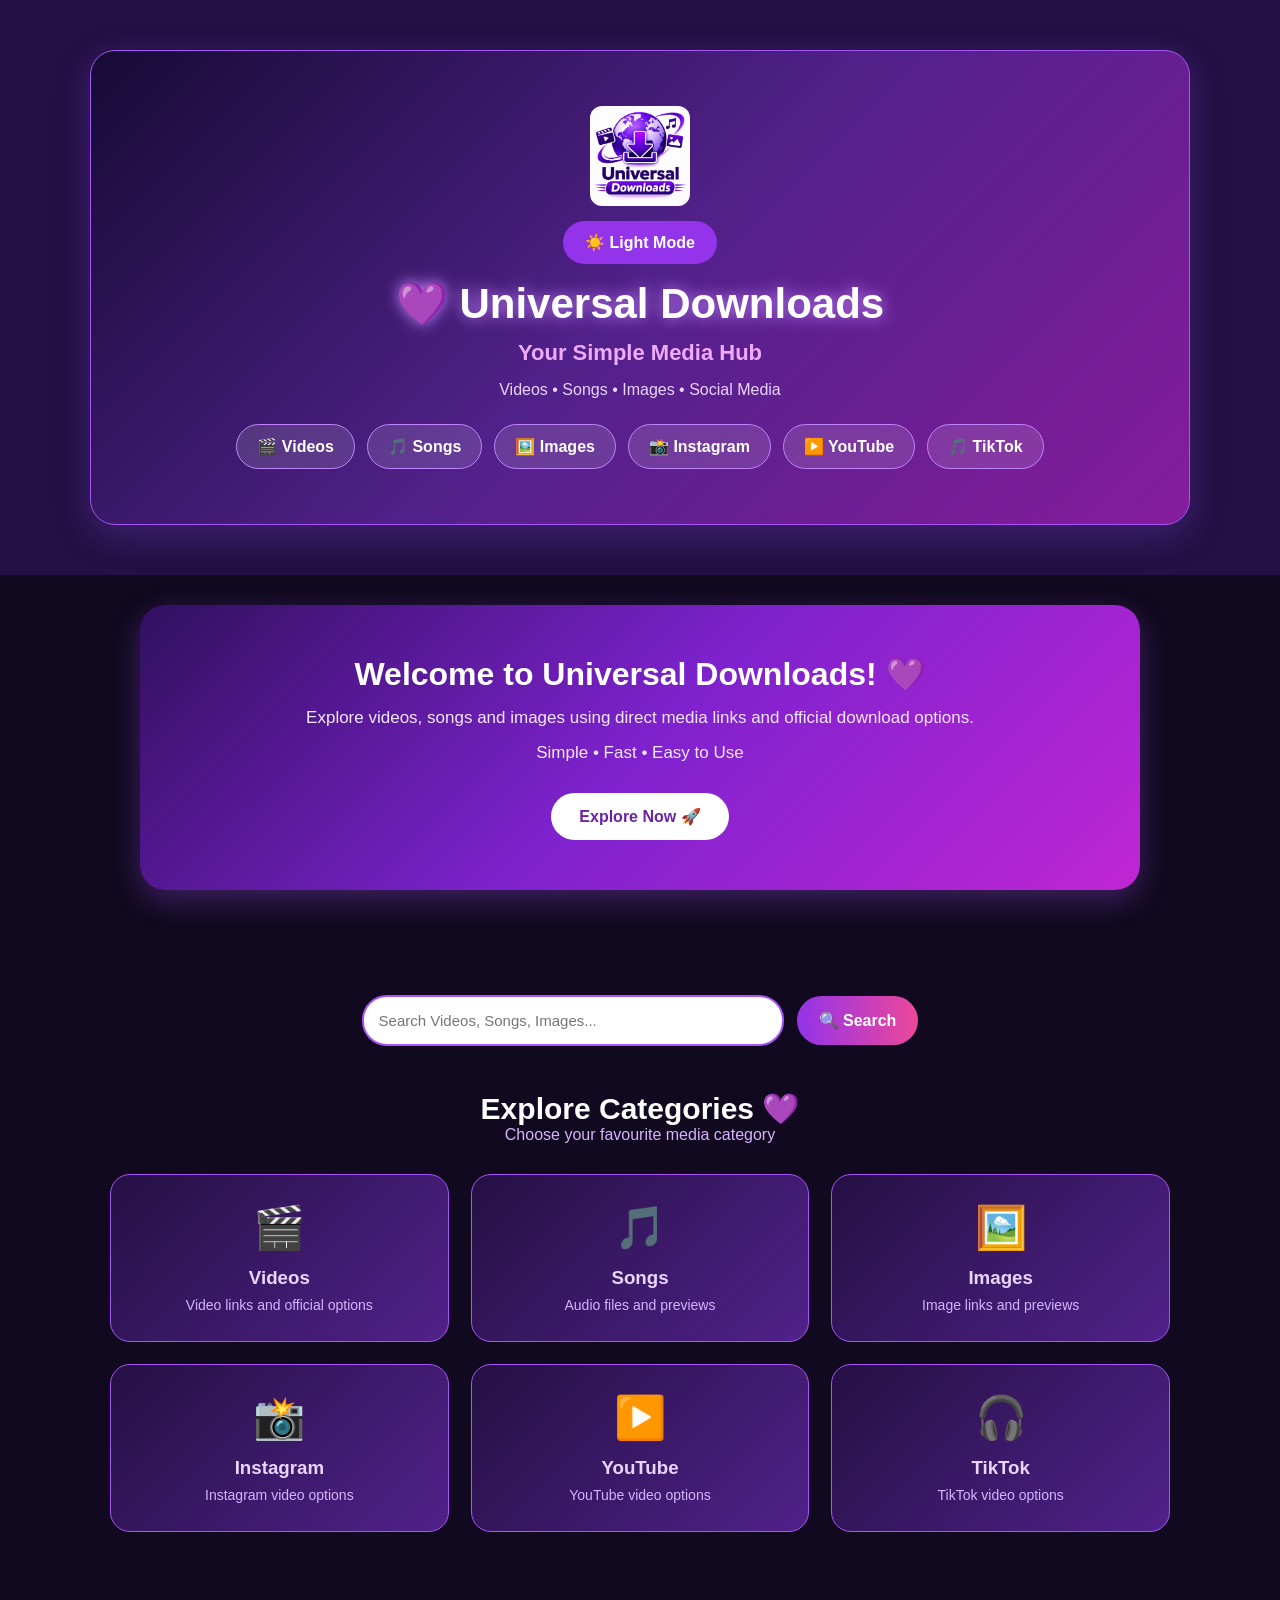
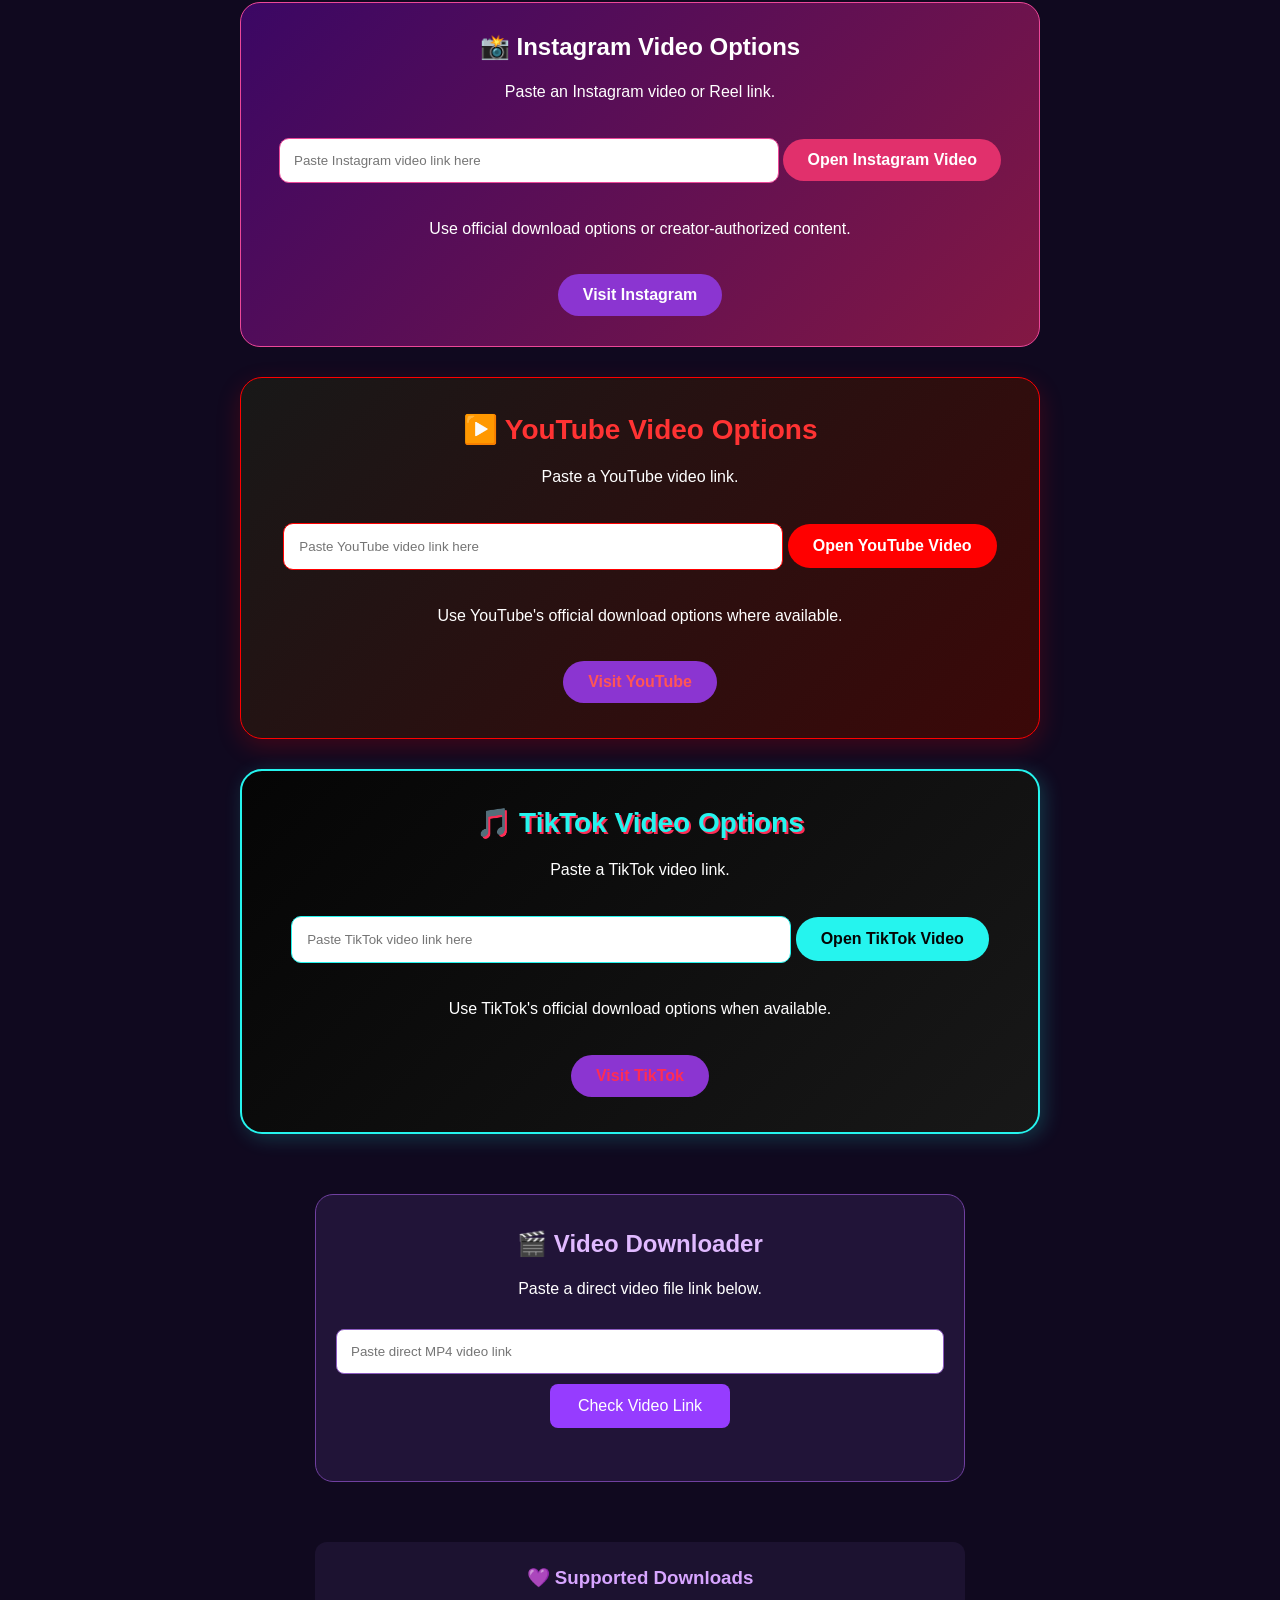
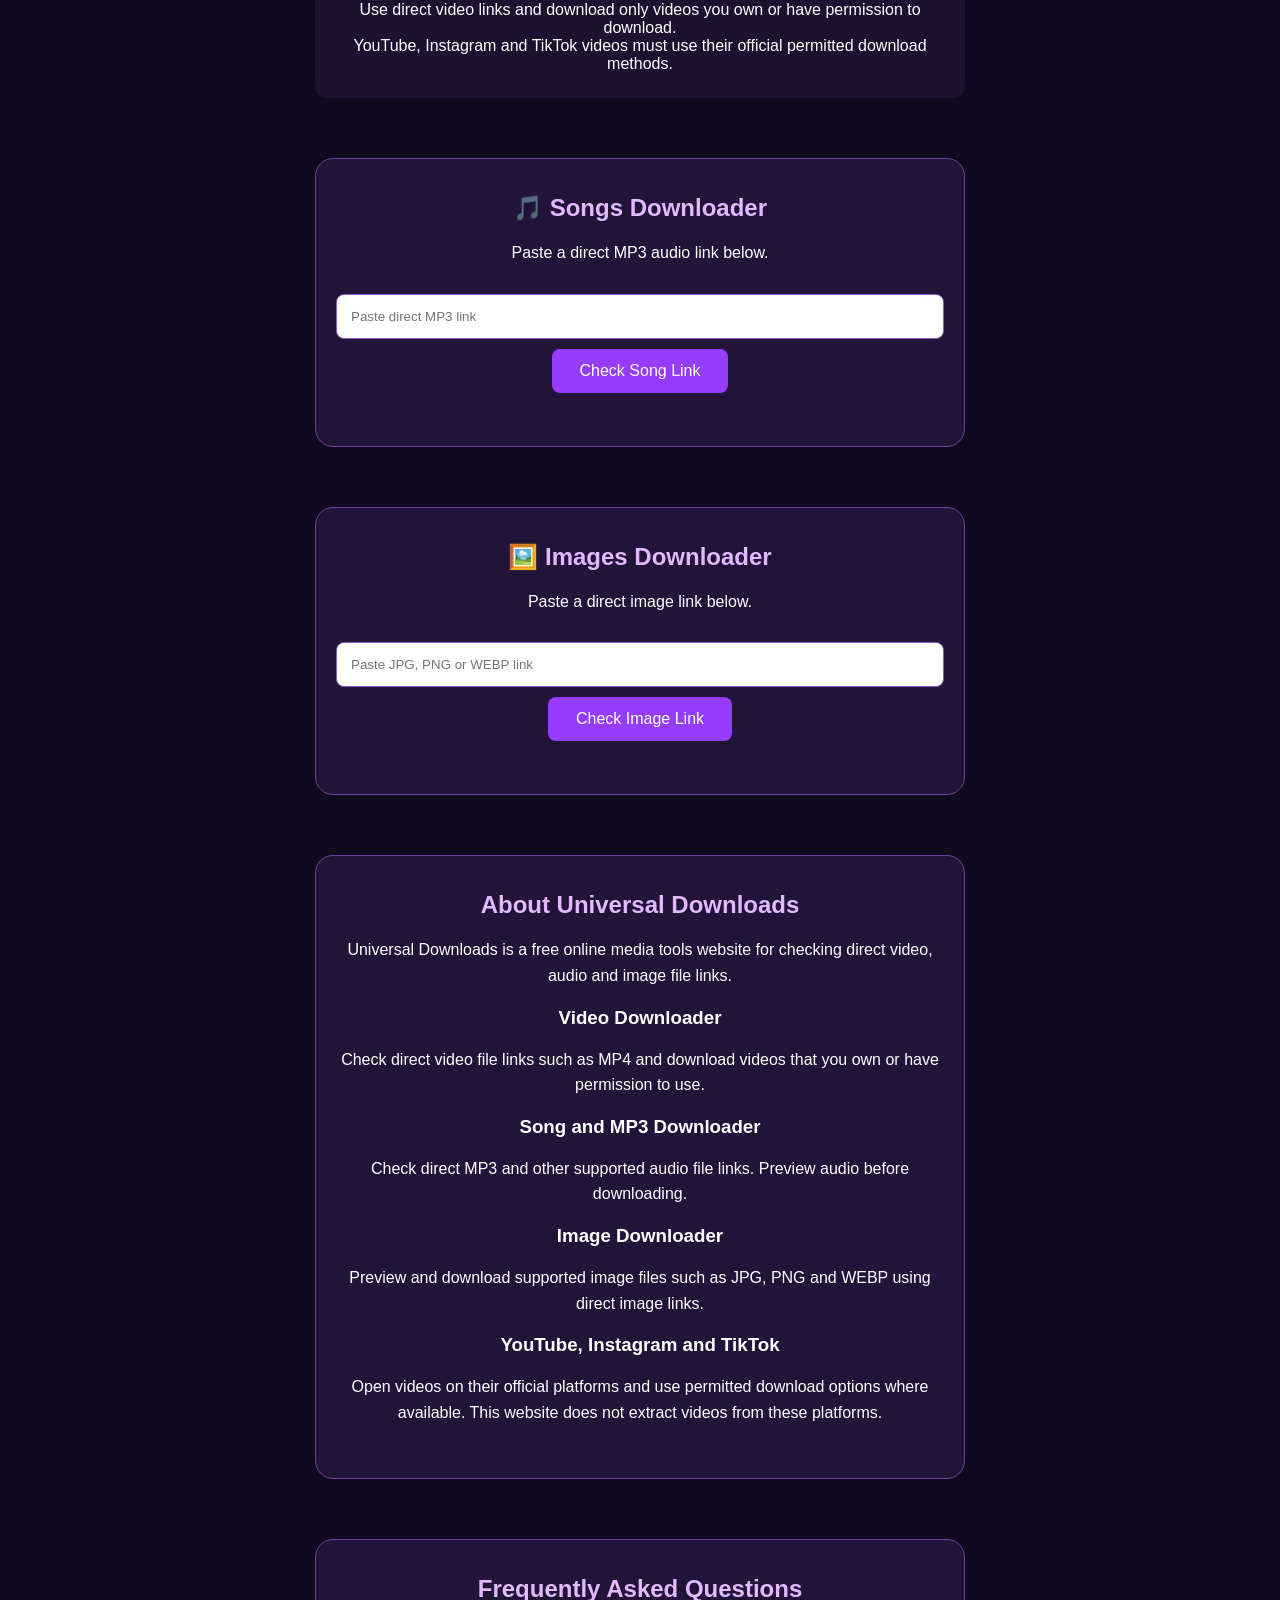
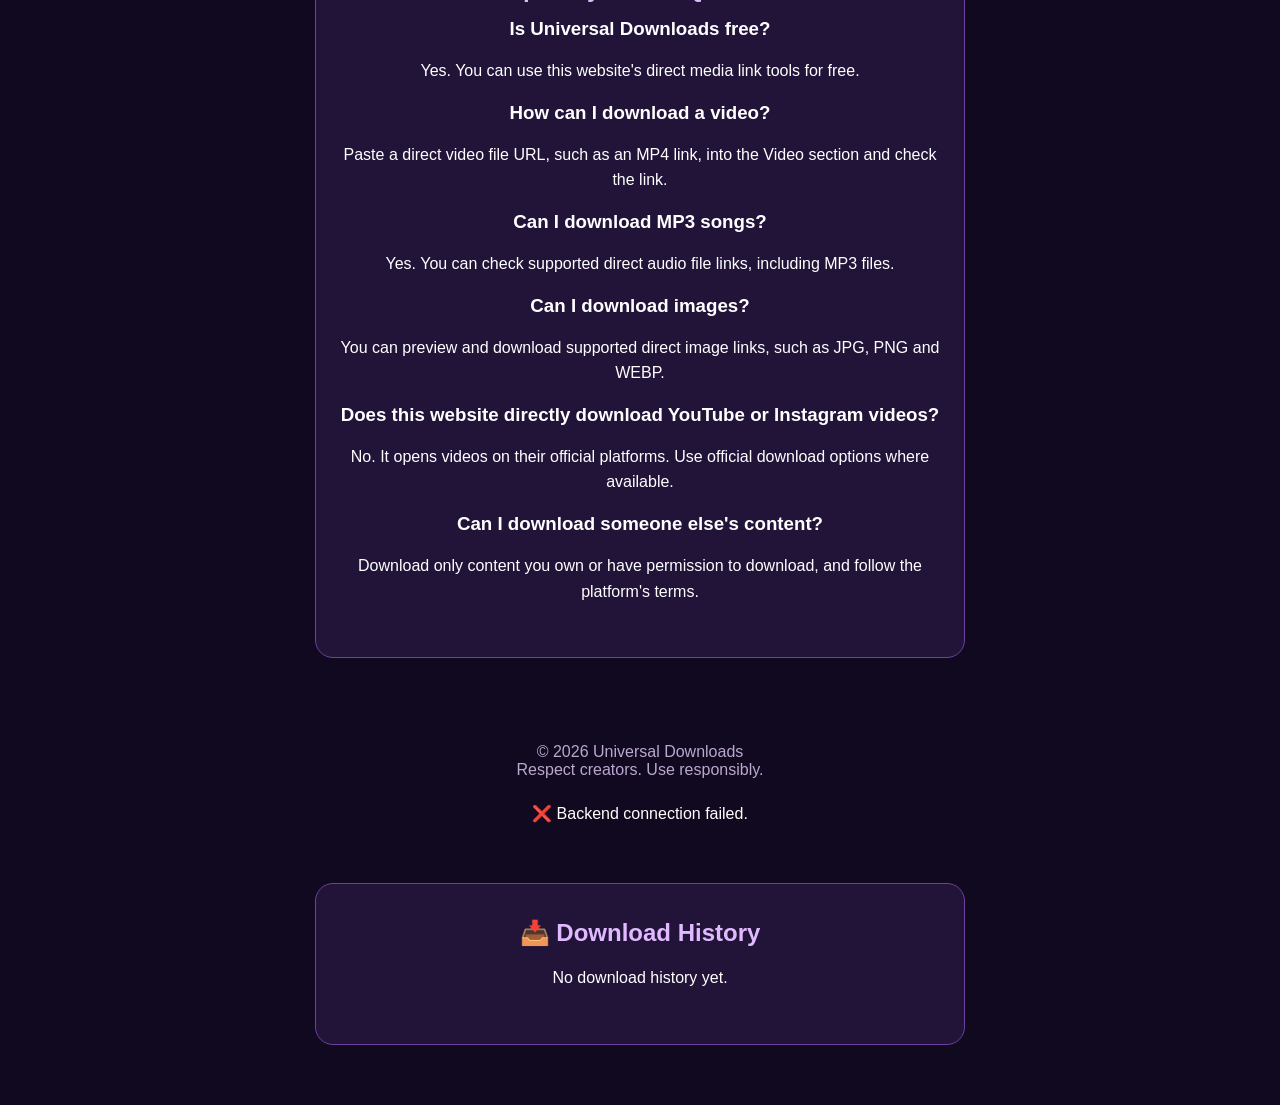
==== commit 4a1df143: "Add FAQ Section for SEO" ====
--- a/index.html
+++ b/index.html
@@ -285,6 +285,27 @@
     This website does not extract videos from these platforms.
   </p>
 </section>
+    <section class="hero" id="faq">
+  <h2>Frequently Asked Questions</h2>
+
+  <h3>Is Universal Downloads free?</h3>
+  <p>Yes. You can use this website's direct media link tools for free.</p>
+
+  <h3>How can I download a video?</h3>
+  <p>Paste a direct video file URL, such as an MP4 link, into the Video section and check the link.</p>
+
+  <h3>Can I download MP3 songs?</h3>
+  <p>Yes. You can check supported direct audio file links, including MP3 files.</p>
+
+  <h3>Can I download images?</h3>
+  <p>You can preview and download supported direct image links, such as JPG, PNG and WEBP.</p>
+
+  <h3>Does this website directly download YouTube or Instagram videos?</h3>
+  <p>No. It opens videos on their official platforms. Use official download options where available.</p>
+
+  <h3>Can I download someone else's content?</h3>
+  <p>Download only content you own or have permission to download, and follow the platform's terms.</p>
+</section>
   </main>
 
   <footer>
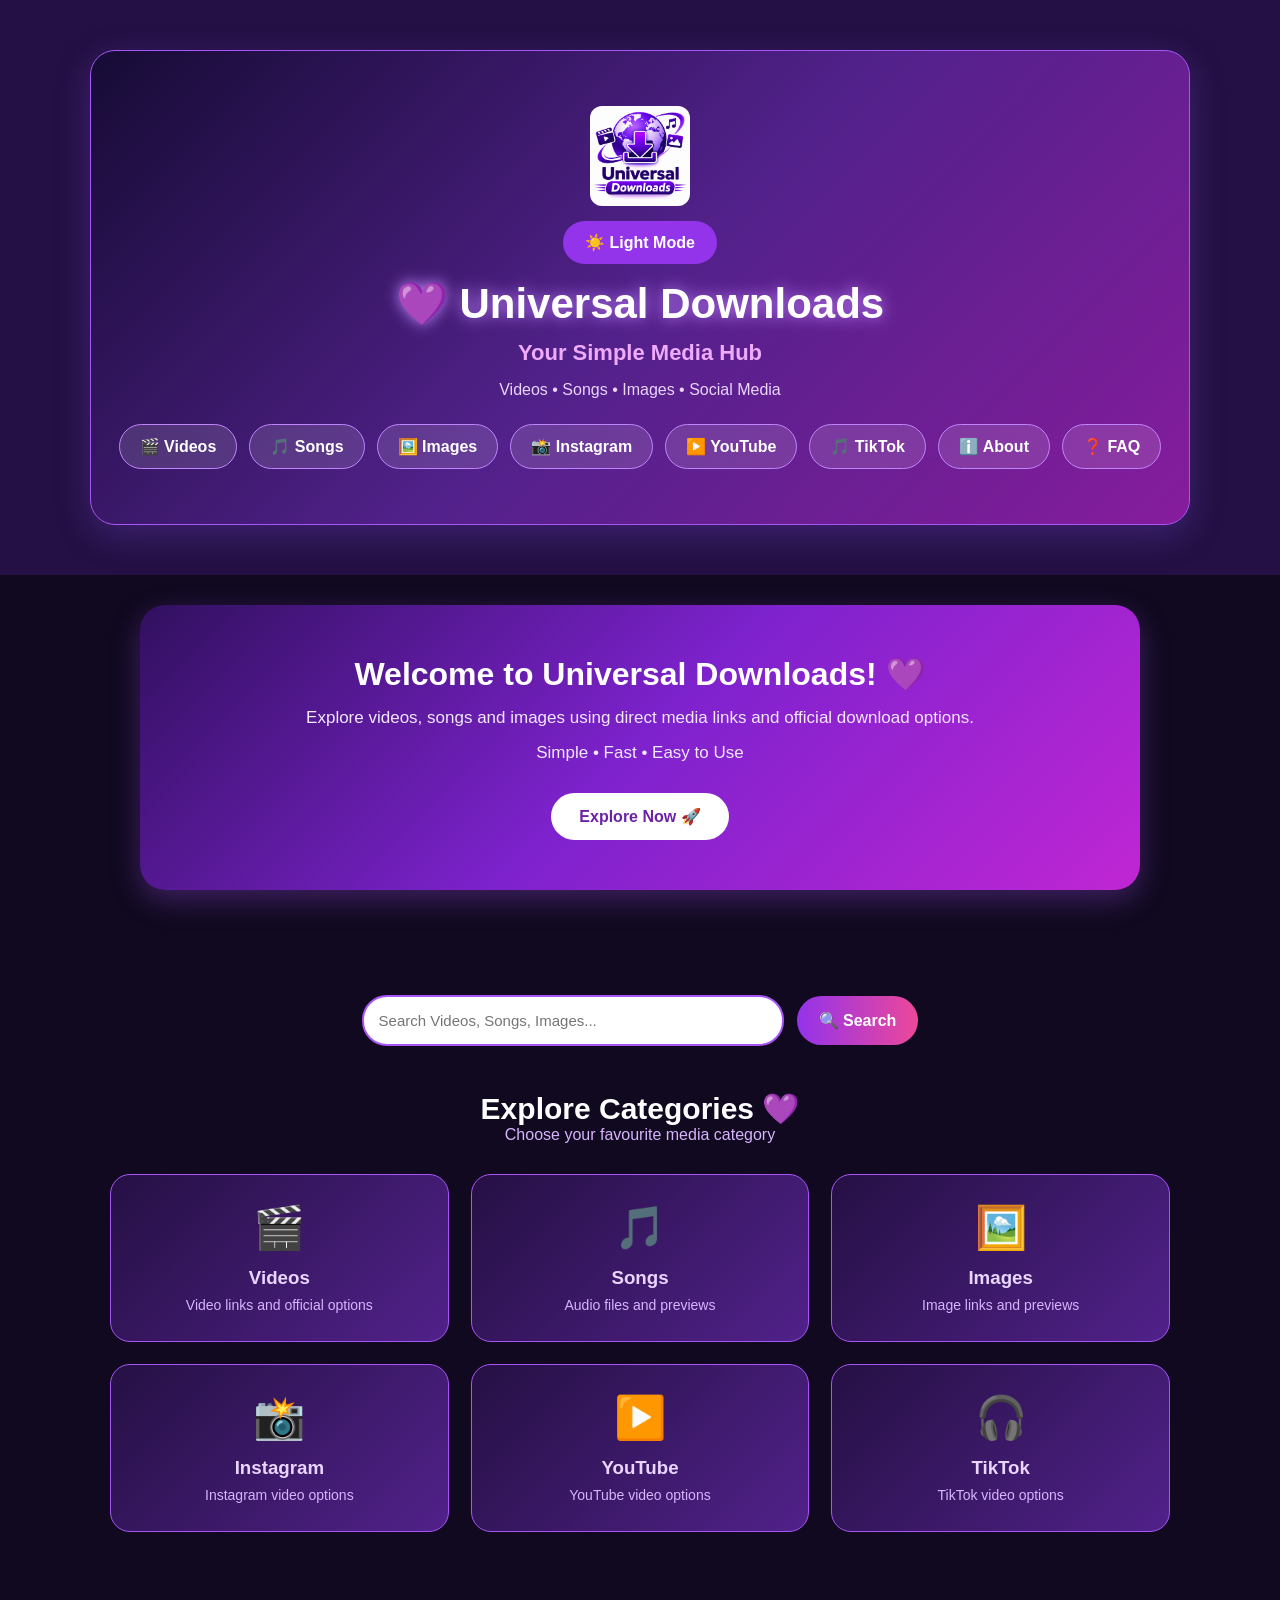
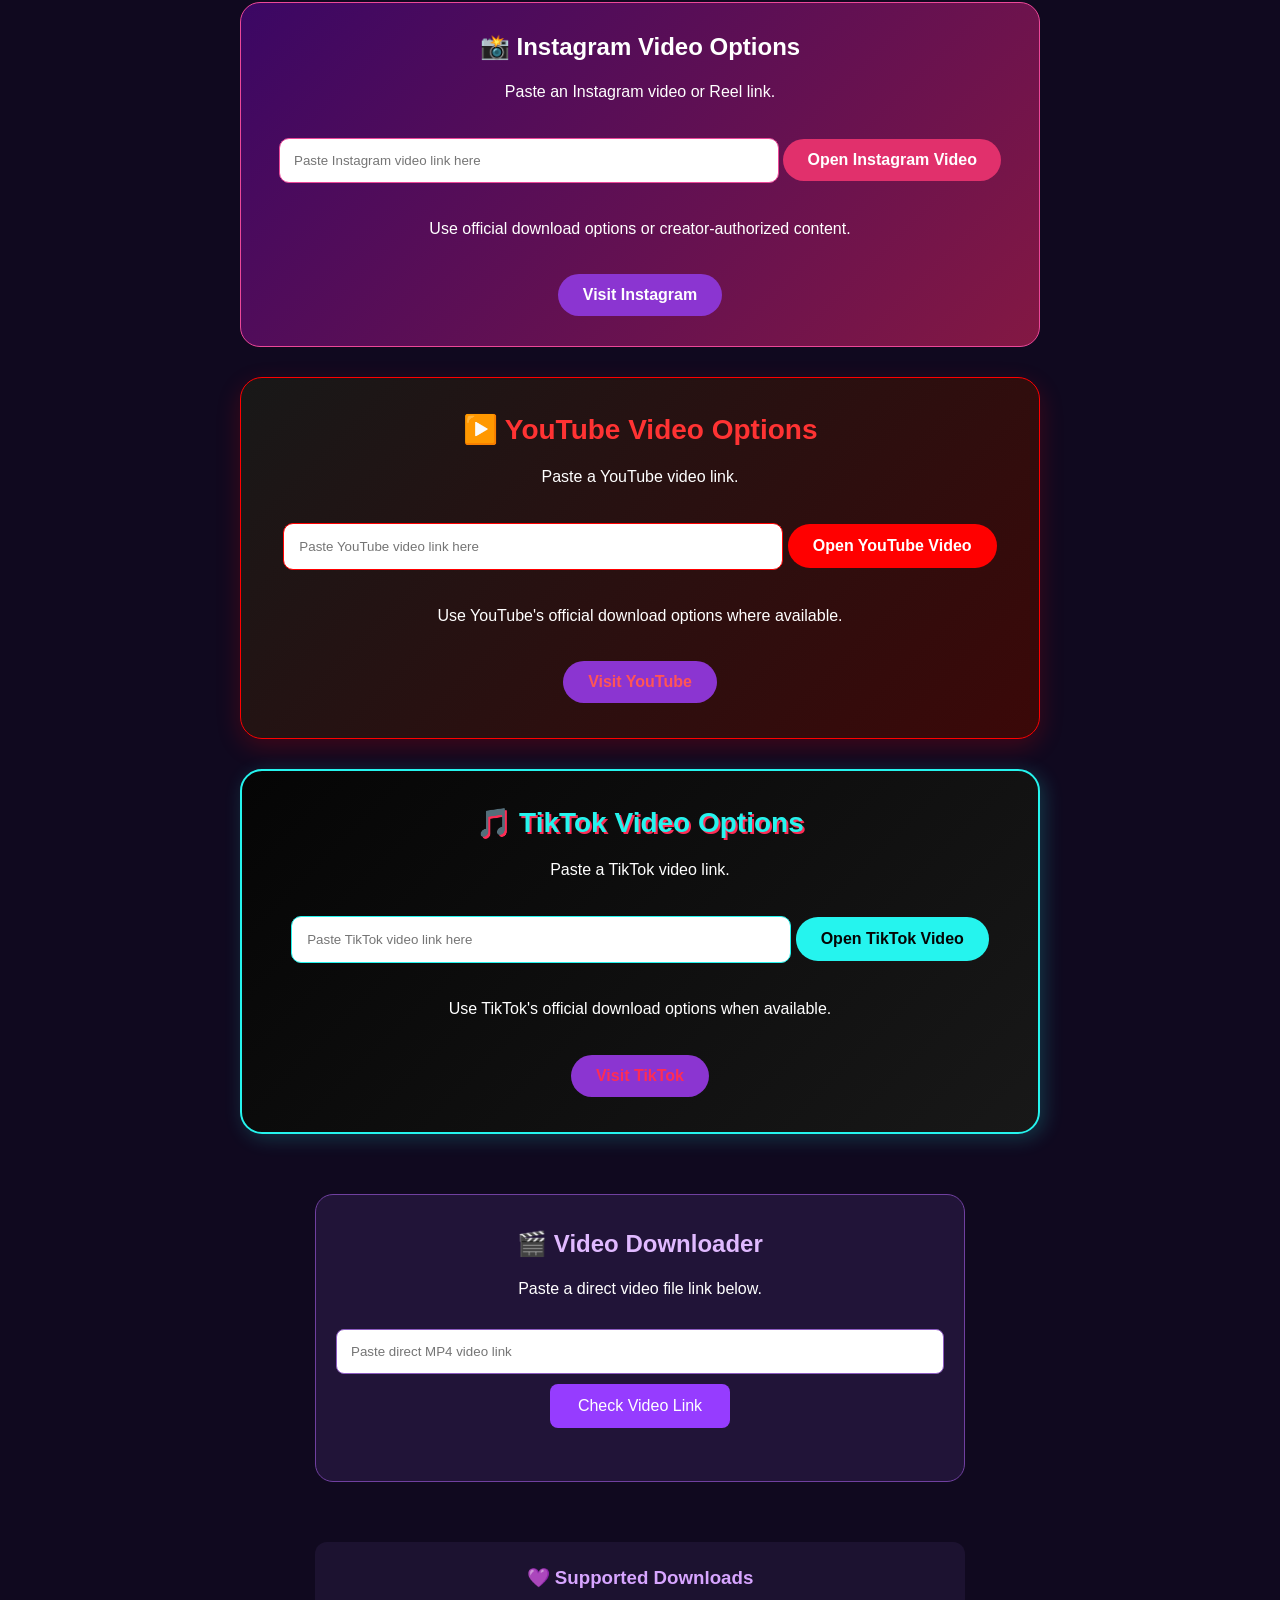
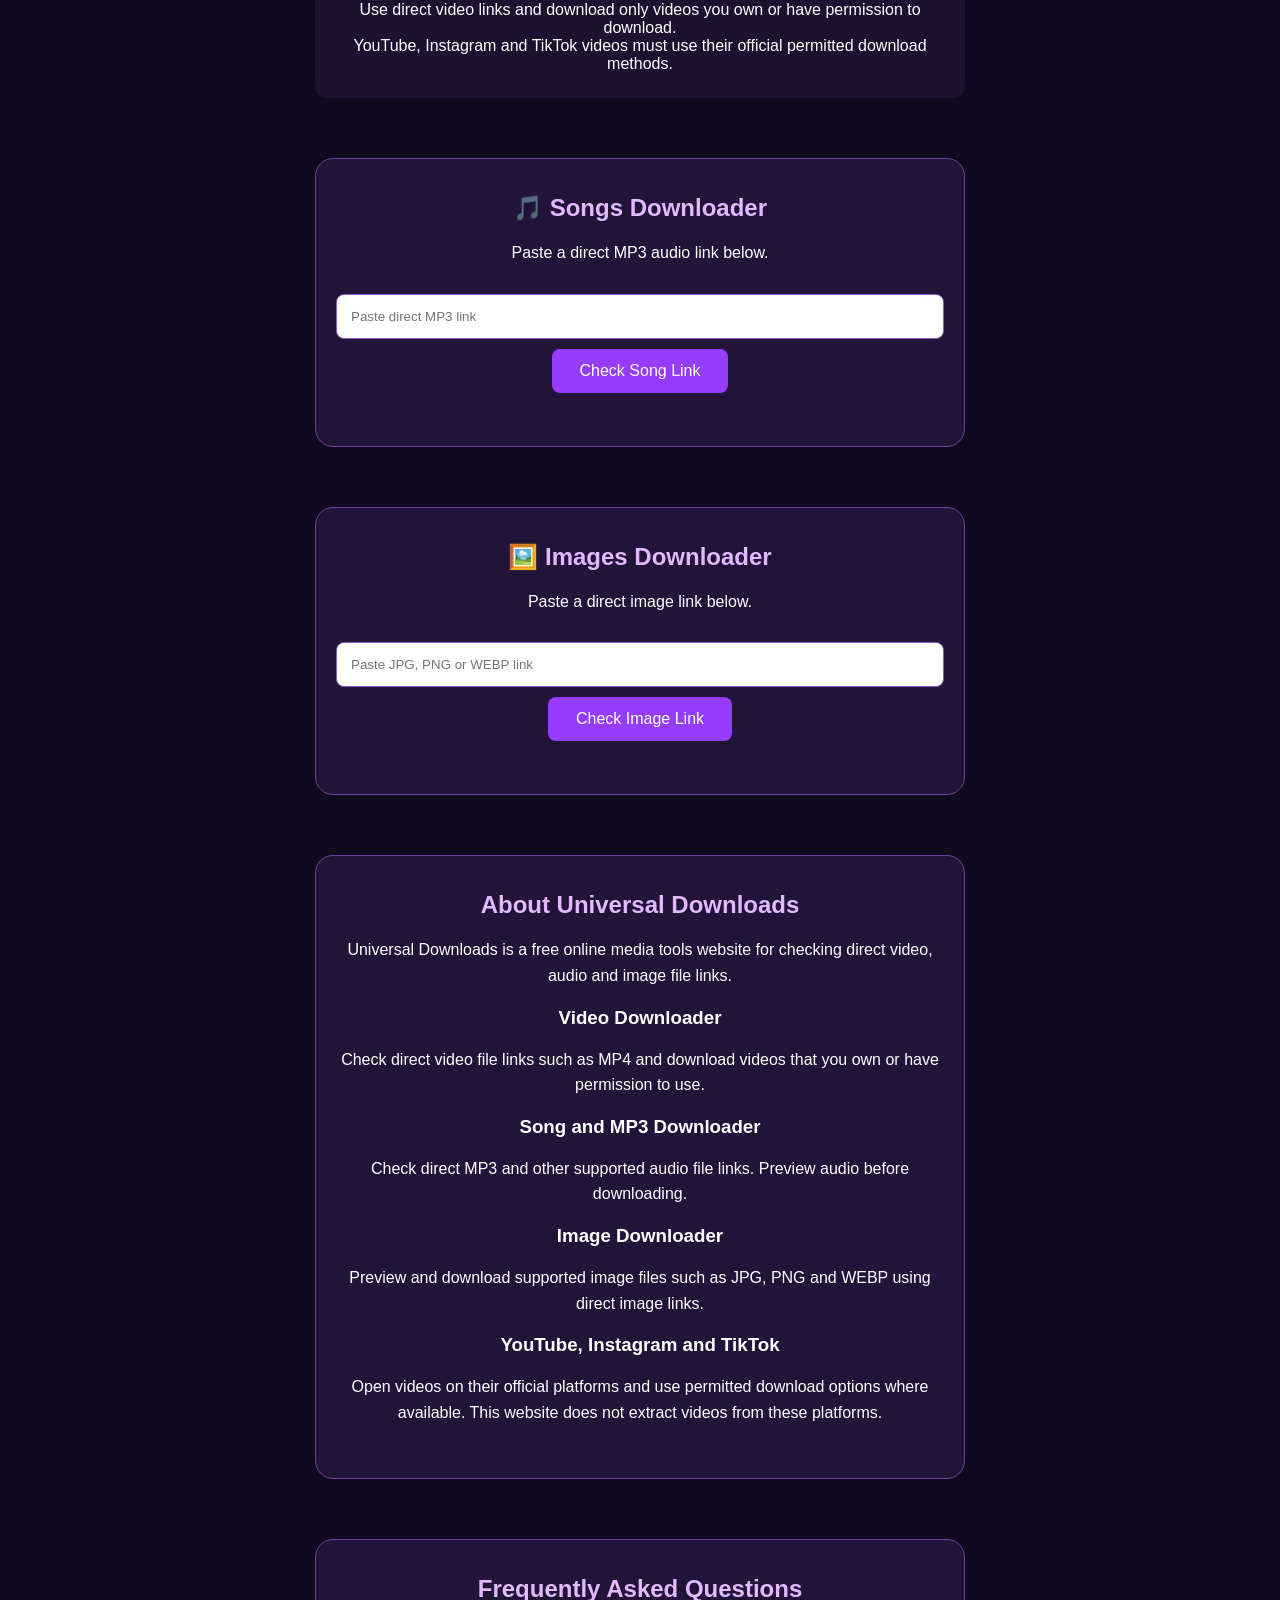
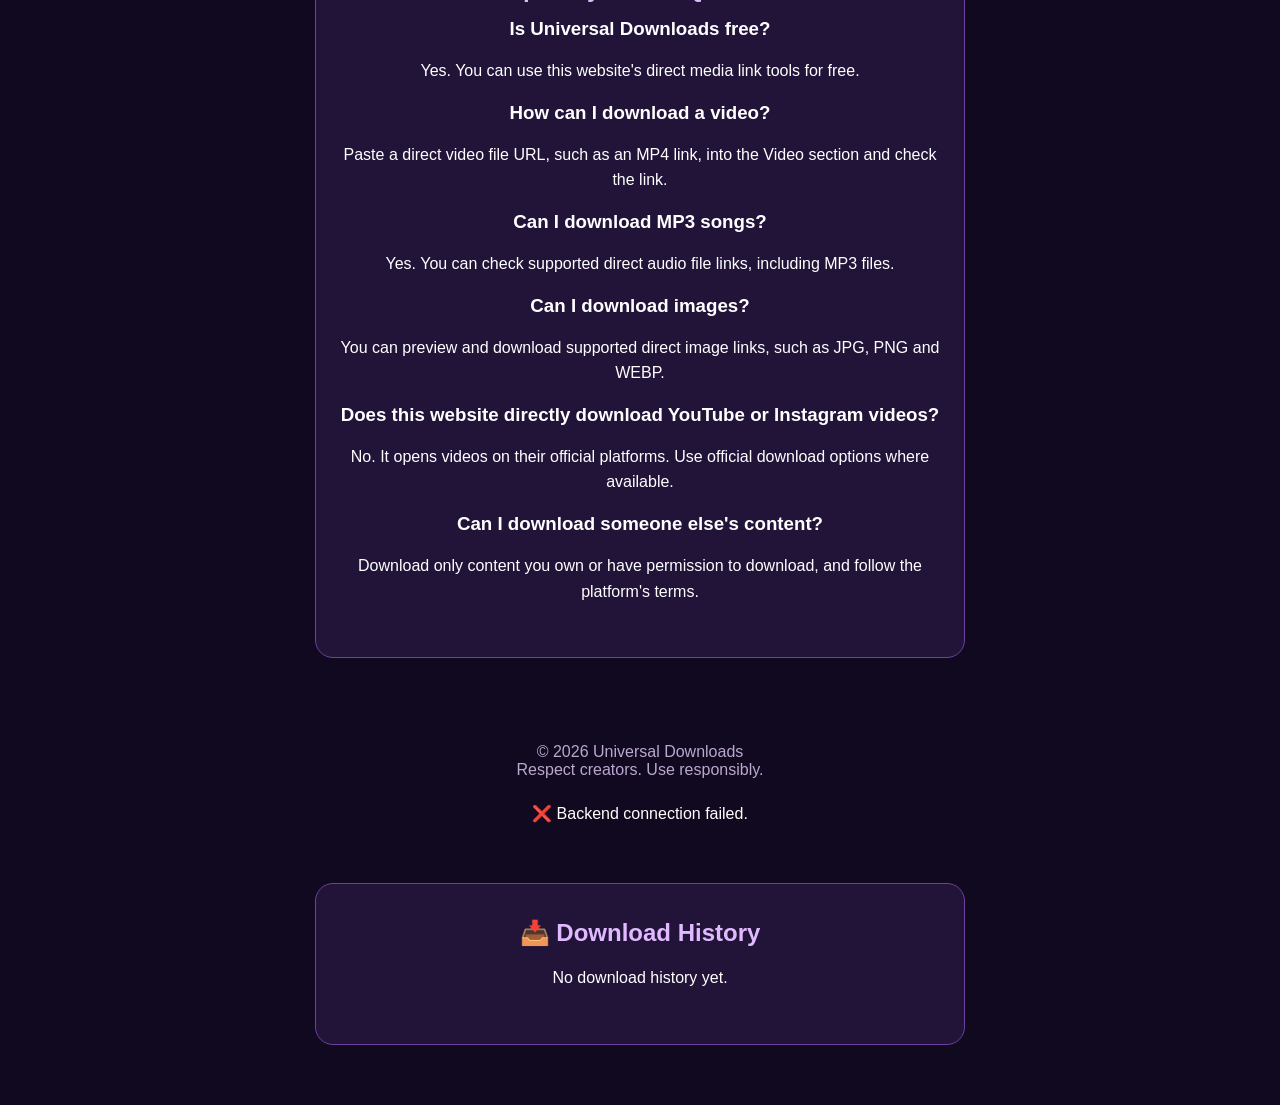
==== commit 3a0d1e63: "Add About and FAQ Navigation Links" ====
--- a/index.html
+++ b/index.html
@@ -46,6 +46,8 @@
     <a href="#instagram">📸 Instagram</a>
     <a href="#youtube">▶️ YouTube</a>
     <a href="#tiktok">🎵 TikTok</a>
+    <a href="#about">ℹ️ About</a>
+<a href="#faq">❓ FAQ</a>
   </nav>
 </div>
     
